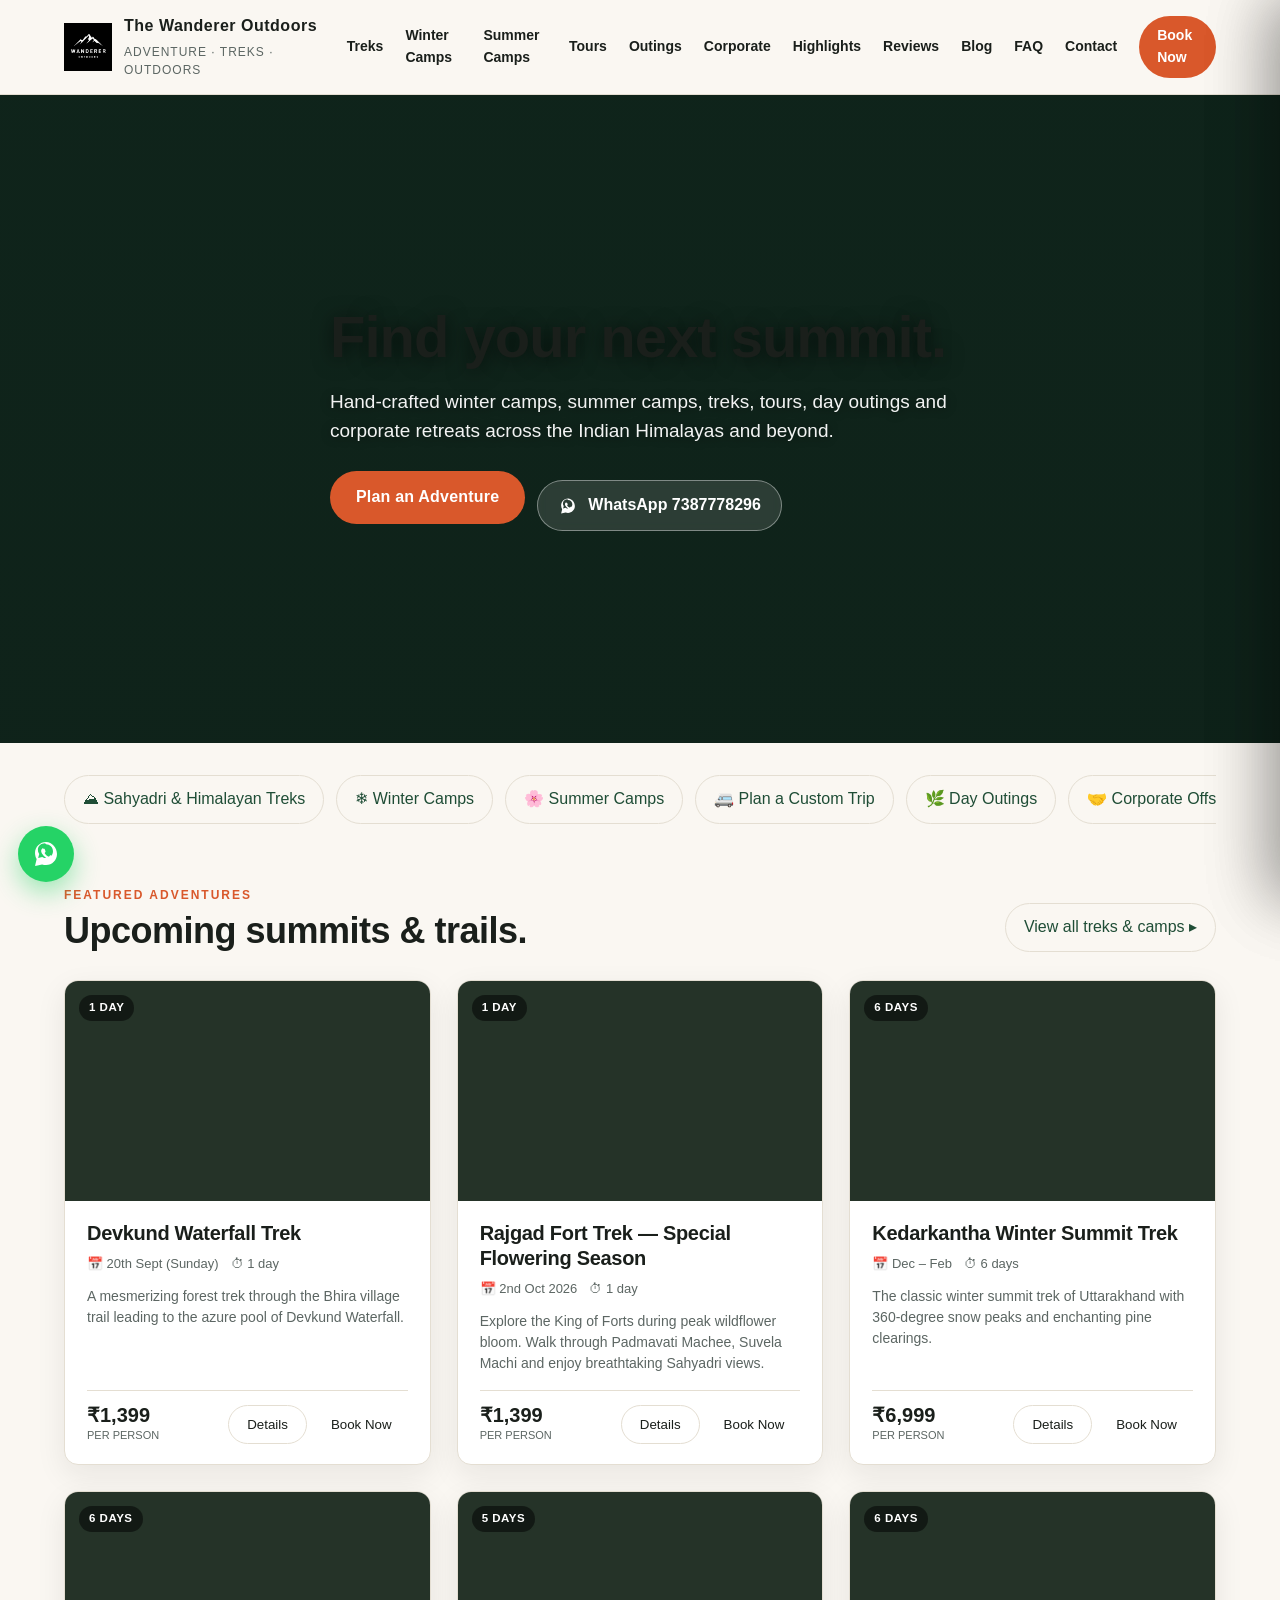
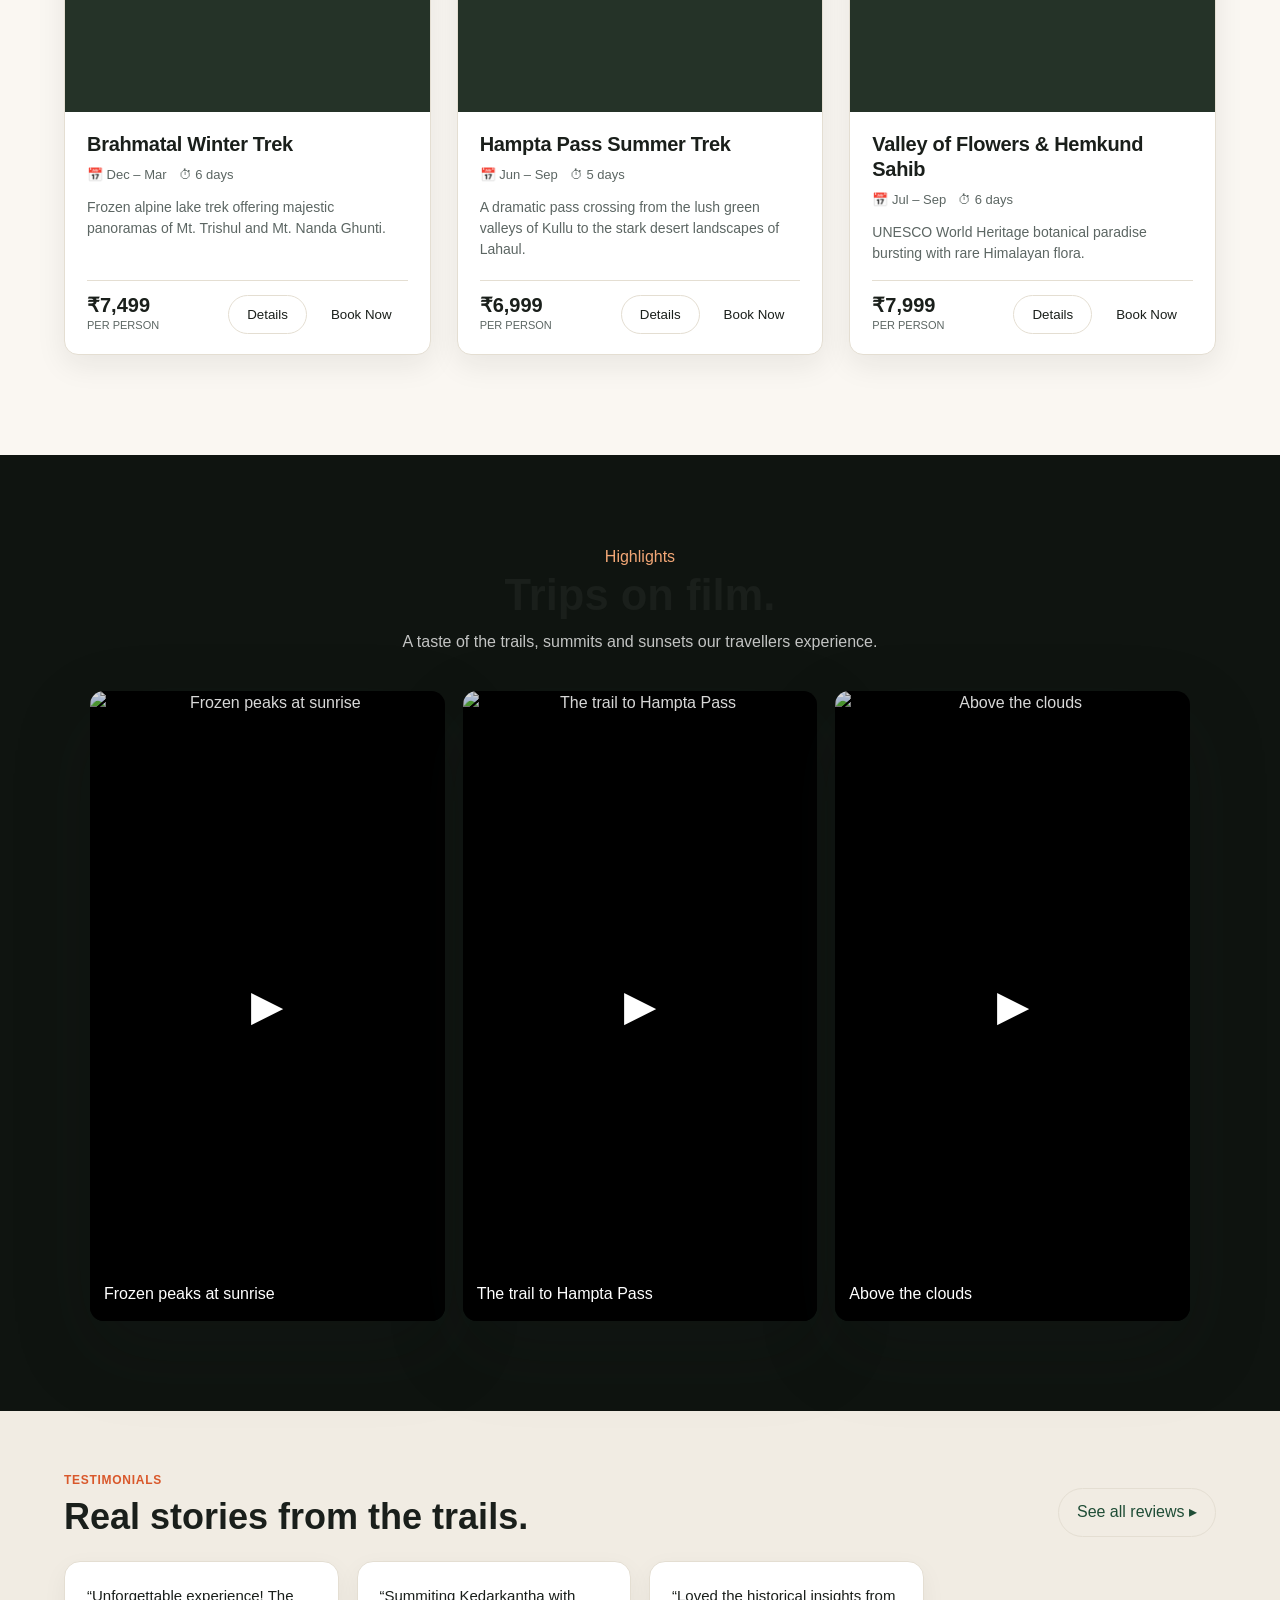
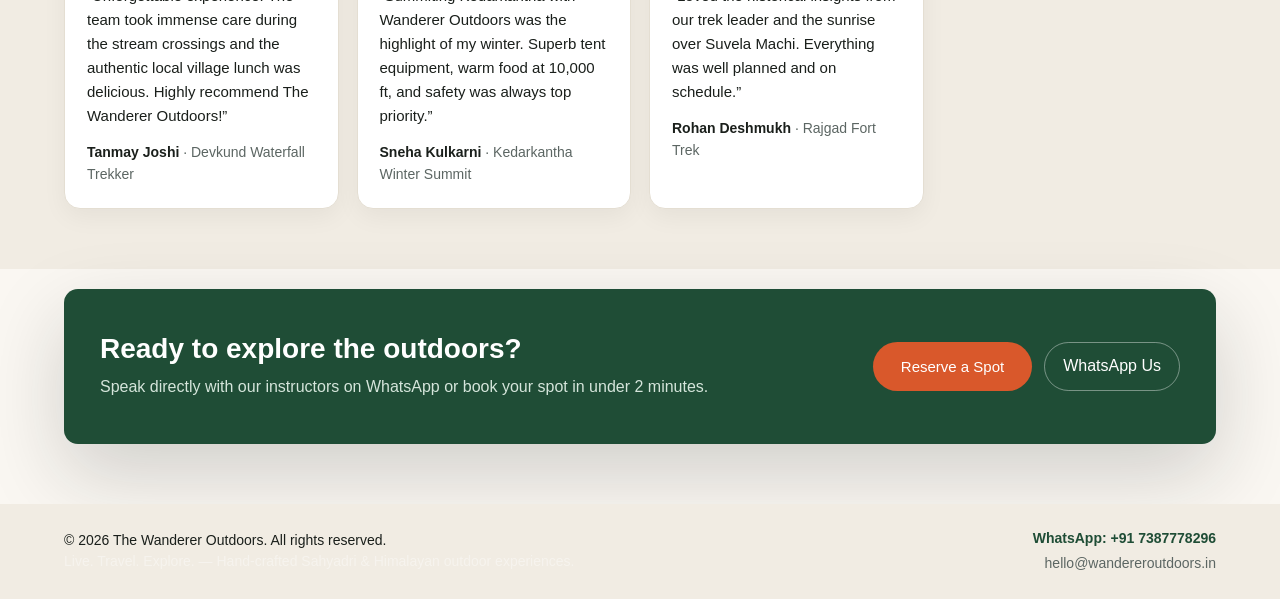
==== index.html @ c7282649 "Complete website repair: Control Room fix, tours custom-trip, dynamic CTA destinations, SEO persiste" ====
<!DOCTYPE html>
<html lang="en">
<head>
<meta charset="UTF-8" />
<meta name="viewport" content="width=device-width, initial-scale=1.0" />
<title data-edit="site.title">The Wanderer Outdoors</title>
<meta name="description" content="Adventure and outdoor activities — winter & summer camps, treks, tours, outings and corporate events across the Indian Himalayas and Sahyadris." />
<meta name="theme-color" content="#1F4D36" />
<meta name="author" content="The Wanderer Outdoors" />
<meta name="robots" content="index, follow" />

<!-- Open Graph / Facebook -->
<meta property="og:type" content="website" />
<meta property="og:site_name" content="The Wanderer Outdoors" />
<meta property="og:title" content="The Wanderer Outdoors — Live. Travel. Explore." />
<meta property="og:description" content="Hand-crafted Himalayan & Sahyadri treks, winter & summer camps, tours, day outings and corporate offsites." />
<meta property="og:url" content="https://www.wandereroutdoors.in/" />
<meta property="og:image" content="https://www.wandereroutdoors.in/assets/logo.png" />

<!-- Twitter -->
<meta name="twitter:card" content="summary_large_image" />
<meta name="twitter:title" content="The Wanderer Outdoors" />
<meta name="twitter:description" content="Hand-crafted Himalayan & Sahyadri treks, camps, tours and corporate offsites." />
<meta name="twitter:image" content="https://www.wandereroutdoors.in/assets/logo.png" />

<link rel="canonical" id="canonical" href="https://www.wandereroutdoors.in/" />
<link rel="icon" href="assets/logo.png" type="image/png" />
<link rel="stylesheet" href="styles.css" />

<!-- Keep canonical / og:url in sync with the current SPA route -->
<script>
  (function () {
    function upd() {
      var base = location.href.split('#')[0];
      var h = location.hash || '';
      var full = base + h;
      var c = document.getElementById('canonical'); if (c) c.setAttribute('href', full);
      var og = document.querySelector('meta[property="og:url"]'); if (og) og.setAttribute('content', full);
    }
    window.addEventListener('hashchange', upd);
    if (document.readyState !== 'loading') upd(); else document.addEventListener('DOMContentLoaded', upd);
  })();
</script>

<!-- Structured data (SEO) -->
<script type="application/ld+json">
{
  "@context": "https://schema.org",
  "@type": "TravelAgency",
  "name": "The Wanderer Outdoors",
  "url": "https://www.wandereroutdoors.in",
  "logo": "https://www.wandereroutdoors.in/assets/logo.png",
  "image": "https://www.wandereroutdoors.in/assets/logo.png",
  "description": "Hand-crafted Himalayan & Sahyadri treks, winter & summer camps, tours, day outings and corporate offsites.",
  "telephone": "+917387778296",
  "email": "hello@wandereroutdoors.in",
  "address": { "@type": "PostalAddress", "addressRegion": "Maharashtra", "addressCountry": "IN" },
  "sameAs": ["https://www.instagram.com/the_wanderer_outdoors/"]
}
</script>
</head>
<body>

<!-- ===== Top Bar / Header ===== -->
<header class="topbar">
  <div class="wrap nav">
    <a class="brand" href="/" data-nav="home">
      <img id="brandLogo" src="assets/logo.png" alt="Wanderer Outdoors logo" />
      <span class="brand-text">
        <strong data-edit="brand.name">The Wanderer Outdoors</strong>
        <small data-edit="brand.tagline">Adventure · Treks · Outdoors</small>
      </span>
    </a>
    <nav class="primary-nav" id="primaryNav">
      <!-- Populated dynamically from state.views by app.js -->
      <a href="/treks" data-nav="treks">Treks</a>
      <a href="/winter-camps" data-nav="winter">Winter</a>
      <a href="/summer-camps" data-nav="summer">Summer</a>
      <a href="/tours" data-nav="tours">Tours</a>
      <a href="/outings" data-nav="outings">Outings</a>
      <a href="/corporate" data-nav="corporate">Corporate</a>
      <a href="/gallery" data-nav="gallery">Highlights</a>
      <a href="/reviews" data-nav="reviews">Reviews</a>
      <a href="/blog" data-nav="blog">Blog</a>
      <a href="/faq" data-nav="faq">FAQ</a>
      <a href="/booking" data-nav="booking" class="nav-book">Book Now</a>
      <a href="/contact" data-nav="contact">Contact</a>
    </nav>
    <button id="navToggle" class="nav-toggle" aria-label="Menu">&#9776;</button>
  </div>
</header>

<!-- ===== Main SPA Container ===== -->
<main id="appMain">
  <!-- Dynamic full-page views are rendered here by app.js -->
</main>

<!-- ===== Hidden template / master booking form ===== -->
<div id="bookingFormMaster" style="display:none;">
  <section class="booking" id="booking">
    <div class="wrap">
      <div class="booking-head">
        <span class="kicker" data-edit="booking.kicker">Book Your Adventure</span>
        <h2 data-edit="booking.title">Reserve your spot.</h2>
        <p data-edit="booking.intro">Fill in the details and we'll confirm your booking on WhatsApp within 24 hours.</p>
      </div>

      <div class="booking-card" id="bookingCard">
        <form id="bookingForm" class="form-grid" novalidate>
          <div class="field" data-field="fullName">
            <label for="bkName">Full name<span class="req">*</span></label>
            <input id="bkName" name="fullName" type="text" placeholder="e.g. Aditya Sharma" autocomplete="name" />
            <div class="err"></div>
          </div>
          <div class="field" data-field="age">
            <label for="bkAge">Age<span class="req">*</span></label>
            <input id="bkAge" name="age" type="number" min="1" max="120" placeholder="e.g. 27" />
            <div class="err"></div>
          </div>
          <div class="field" data-field="email">
            <label for="bkEmail">Email<span class="req">*</span></label>
            <input id="bkEmail" name="email" type="email" placeholder="you@example.com" autocomplete="email" />
            <div class="err"></div>
          </div>
          <div class="field" data-field="phone">
            <label for="bkPhone">Phone<span class="req">*</span></label>
            <input id="bkPhone" name="phone" type="tel" placeholder="10-digit mobile number" autocomplete="tel" />
            <div class="err"></div>
          </div>
          <div class="field" data-field="date">
            <label for="bkDate">Preferred date<span class="req">*</span></label>
            <input id="bkDate" name="date" type="date" />
            <div class="err"></div>
          </div>
          <div class="field" data-field="people">
            <label for="bkPeople">Total people<span class="req">*</span></label>
            <input id="bkPeople" name="people" type="number" min="1" max="100" placeholder="e.g. 2" />
            <div class="err"></div>
          </div>
          <div class="field" data-field="type">
            <label for="bkType">Adventure type<span class="req">*</span></label>
            <select id="bkType" name="type"></select>
            <div class="err"></div>
          </div>
          <div class="field" data-field="pkg">
            <label for="bkPkg">Specific package<span class="req">*</span></label>
            <select id="bkPkg" name="pkg"></select>
            <div class="err"></div>
          </div>
          <div class="field full" data-field="notes">
            <label for="bkNotes">Anything we should know? <span class="muted">(optional)</span></label>
            <textarea id="bkNotes" name="notes" placeholder="Dietary needs, pickup point, fitness concerns…"></textarea>
            <div class="err"></div>
          </div>

          <!-- ===== Dynamic Configured Payment Block ===== -->
          <div class="pay-block" id="payBlock">
            <div class="pay-head">
              <h4 id="payBlockHeading">Payment Options</h4>
            </div>
            <div class="pay-body">
              <div class="pay-choice" id="payChoiceGroup">
                <!-- Dynamically populated based on selected adventure item settings -->
                <label id="payChoiceUpiLabel"><input type="radio" name="payMethod" value="UPI" checked /> Pay with UPI / QR Code</label>
                <label id="payChoiceCashLabel"><input type="radio" name="payMethod" value="Cash" /> Pay with Cash (on trip day)</label>
              </div>

              <!-- UPI Details (displayed when UPI is selected) -->
              <div id="upiDetailBox" class="upi-detail-box" style="margin-top:14px;padding:14px;background:var(--bg-soft);border-radius:10px;border:1px solid var(--line);">
                <div id="upiAmountNote" style="font-weight:700;color:var(--forest);margin-bottom:8px;"></div>
                <div style="display:flex;gap:16px;align-items:center;flex-wrap:wrap;">
                  <div id="upiQrWrap" style="text-align:center;">
                    <img id="upiQrImg" class="payment-qr-image" src="" alt="UPI QR Code" style="width:min(100%,220px);height:auto;aspect-ratio:1/1;max-width:100%;object-fit:contain;background:#fff;padding:8px;border-radius:10px;border:1px solid #ddd;display:none;margin-inline:auto;" />
                  </div>
                  <div style="flex:1;min-width:200px;">
                    <div><strong>UPI ID:</strong> <code id="upiIdDisplay" style="background:#fff;padding:2px 6px;border-radius:4px;color:var(--ember);">7387778296@upi</code></div>
                    <div id="upiLinkWrap" style="margin-top:8px;display:none;">
                      <a id="upiPayLinkBtn" href="#" class="btn-ghost mini" style="display:inline-block;text-decoration:none;font-weight:700;color:var(--forest);" target="_blank" rel="noopener">🔗 Open UPI App / Link</a>
                    </div>
                    <p id="upiCustomInstructions" style="font-size:12.5px;color:var(--muted);margin:8px 0 0;line-height:1.4;"></p>
                  </div>
                </div>
                <div style="margin-top:12px;">
                  <label for="bkTxnRef" style="display:block;font-size:12.5px;font-weight:600;margin-bottom:4px;">UPI Reference / UTR Number (optional if paying now):</label>
                  <input type="text" id="bkTxnRef" name="txn_ref" placeholder="e.g. 429381029384" style="width:100%;padding:8px 10px;border:1px solid var(--line);border-radius:8px;font-size:13px;" />
                </div>
                <p style="font-size:11.5px;color:var(--muted);margin:8px 0 0;">
                  ℹ Note: Booking will be marked as <strong>Verification Pending</strong> until verified by our coordinator.
                </p>
              </div>

              <!-- Cash Details (displayed when Cash is selected) -->
              <div id="cashDetailBox" class="cash-detail-box" style="display:none;margin-top:14px;padding:14px;background:var(--bg-soft);border-radius:10px;border:1px solid var(--line);">
                <p style="margin:0;font-size:13px;color:var(--forest-dark);font-weight:600;">
                  💵 Cash Payment Selected — Payable on trip day.
                </p>
                <p style="margin:6px 0 0;font-size:12.5px;color:var(--muted);">
                  Your booking acknowledgement will state <strong>PAYMENT PENDING — CASH PAYMENT DUE</strong> until recorded by our trek coordinator.
                </p>
              </div>
            </div>
          </div>

          <div class="booking-actions">
            <button type="submit" class="submit-btn" id="confirmBookingBtn">Confirm Booking</button>
            <span class="skip-note">Or message our coordinators directly on
              <a class="wa-inline" id="bookingWa" href="https://wa.me/917387778296" target="_blank" rel="noopener">WhatsApp 7387778296</a>
            </span>
          </div>
        </form>
      </div>
    </div>
  </section>
</div>

<!-- ===== Printable Branded Receipt Modal ===== -->
<div id="receiptModal" class="receipt-modal-scrim" aria-hidden="true">
  <div class="receipt-sheet" id="receiptSheet">
    <button class="receipt-close" id="receiptCloseBtn" aria-label="Close receipt">&times;</button>
    <div class="receipt-header">
      <div class="receipt-brand">
        <strong>The Wanderer Outdoors</strong>
        <small>Live · Travel · Explore · wandereroutdoors.in</small>
        <div style="font-size:12px;color:var(--muted);margin-top:4px;">+91 7387778296 · hello@wandereroutdoors.in</div>
      </div>
      <div class="receipt-meta">
        <span style="font-size:11px;text-transform:uppercase;letter-spacing:1px;font-weight:700;color:var(--muted);">Booking Receipt</span>
        <strong id="rcptRef">WO-2026-000000</strong>
        <div id="rcptDate" style="font-size:12px;margin-top:2px;"></div>
      </div>
    </div>

    <table class="receipt-table">
      <tbody>
        <tr><th>Traveller Name</th><td id="rcptName">—</td></tr>
        <tr><th>Phone &amp; Email</th><td id="rcptContact">—</td></tr>
        <tr><th>Adventure / Package</th><td id="rcptPackage" style="font-weight:700;color:var(--forest);">—</td></tr>
        <tr><th>Category</th><td id="rcptType">—</td></tr>
        <tr><th>Travel Date</th><td id="rcptTripDate">—</td></tr>
        <tr><th>Participants</th><td id="rcptPeople">—</td></tr>
        <tr><th>Payment Method</th><td id="rcptPay">—</td></tr>
        <tr id="rcptTxnRow" style="display:none;"><th>Transaction Ref</th><td id="rcptTxn">—</td></tr>
        <tr><th>Payment Status</th><td><span id="rcptStatus" class="receipt-status-tag status-verif">PAYMENT VERIFICATION PENDING — NOT YET CONFIRMED AS PAID</span></td></tr>
      </tbody>
    </table>

    <div class="receipt-note" id="rcptNoteBox">
      <strong>Important Booking Acknowledgement:</strong>
      <span id="rcptNoteText">This official receipt confirms your booking submission with The Wanderer Outdoors.</span>
    </div>

    <div class="receipt-actions">
      <button class="btn-ghost" id="receiptDownloadPdfBtn" style="text-decoration:none;display:inline-flex;align-items:center;gap:6px;">⬇ Download PDF</button>
      <button class="btn-ghost" id="receiptSharePdfBtn" style="text-decoration:none;display:inline-flex;align-items:center;gap:6px;">💬 Share PDF on WhatsApp</button>
      <a class="btn-ghost" id="receiptWaBtn" href="#" target="_blank" rel="noopener" style="text-decoration:none;display:inline-flex;align-items:center;gap:6px;">✉ WhatsApp (text)</a>
      <button class="btn-ghost" id="receiptPrintBtn">🖨 Print / Save PDF</button>
      <button class="btn-primary" id="receiptDoneBtn">Done</button>
    </div>
  </div>
</div>

<!-- ===== Footer ===== -->
<footer class="footer">
  <div class="wrap footer-inner">
    <div>
      <p><span data-edit="footer.copy">&copy; <span id="year"></span> The Wanderer Outdoors. All rights reserved.</span></p>
      <p class="muted">Live. Travel. Explore. — Hand-crafted Sahyadri &amp; Himalayan outdoor experiences.</p>
    </div>
    <div style="text-align:right;">
      <p style="margin:0 0 4px;"><a id="footerWhatsAppLink" href="https://wa.me/917387778296" target="_blank" rel="noopener" style="color:var(--forest);font-weight:700;">WhatsApp: +91 7387778296</a></p>
      <p style="margin:0;"><a id="footerEmailLink" href="mailto:hello@wandereroutdoors.in" style="color:var(--muted);">hello@wandereroutdoors.in</a></p>
    </div>
  </div>
</footer>

<!-- Control Room is deployed with this site at /admin/; no public footer edit link. -->

<!-- ===== Floating WhatsApp button ===== -->
<a class="wa-float" href="https://wa.me/917387778296" target="_blank" rel="noopener" aria-label="Chat on WhatsApp" title="WhatsApp 7387778296">
  <svg viewBox="0 0 32 32" aria-hidden="true"><path d="M16.04 4C9.96 4 5.02 8.94 5.02 15.02c0 2.2.6 4.26 1.64 6.02L5 28l7.1-1.62a11 11 0 0 0 3.94.72h.01C22.12 27.1 27 22.15 27 16.08 27 9.98 22.1 4 16.04 4zm0 2.2c3.83 0 6.94 3.12 6.94 6.95 0 3.83-3.11 6.94-6.94 6.94-1.2 0-2.36-.3-3.37-.87l-.48-.27-4.03 1.03 1.08-3.93-.31-.5a6.9 6.9 0 0 1-1.06-3.7c0-3.83 3.11-6.65 7.17-6.65zM12.9 10.3c-.2 0-.5.07-.76.36-.27.28-1.02 1-.99 2.43.03 1.44 1.05 2.83 1.2 3.03.14.19 2.02 3.3 5.02 4.5 2.48.99 2.99.79 3.53.74.54-.05 1.75-.72 2-1.41.25-.69.25-1.28.18-1.4-.07-.13-.26-.2-.54-.35-.28-.14-1.65-.81-1.9-.9-.26-.09-.44-.14-.63.14-.19.28-.72.9-.89 1.08-.16.19-.33.21-.61.07-.28-.14-1.18-.44-2.25-1.39-.83-.74-1.39-1.66-1.55-1.94-.16-.28-.02-.43.12-.57.13-.13.28-.33.42-.5.14-.16.19-.28.28-.47.1-.19.05-.35-.02-.5-.07-.14-.62-1.55-.87-2.1-.22-.55-.45-.46-.62-.47l-.56-.01z"/></svg>
</a>

<!-- ===== Admin Toolbar (Admin Mode Only) ===== -->
<div id="adminBar" class="admin-bar" style="display:none;">
  <div class="wrap admin-bar-inner">
    <span class="dot"></span>
    <strong>Admin mode</strong>
    <span class="muted">Click text to edit · Changes save to Supabase · Only authorized editors can access.</span>
    <span id="syncStatus" style="font-weight:600"></span>
    <span class="spacer"></span>
    <a id="controlRoomBtn" class="accent" href="admin/" style="text-decoration:none;padding:9px 14px;border-radius:999px;background:#1F4D36;color:#fff;font-weight:700;cursor:pointer;">Control Room ▸</a>
    <button id="themeBtn" class="accent">Theme &amp; text</button>
    <button id="syncBtn">Sync to site</button>
    <button id="bookingsBtn">Bookings</button>
    <button id="lockBtn">Site lock</button>
    <button id="inviteBtn">Invite editor</button>
    <button id="passcodeBtn">Change password</button>
    <button id="exportJsonBtn">Export JSON</button>
    <button id="importJsonBtn">Import JSON</button>
    <button id="exitAdminBtn">Exit admin</button>
  </div>
</div>

<!-- ===== Lightbox / Viewer ===== -->
<div id="lightbox" class="lightbox" aria-hidden="true">
  <button class="lb-close" aria-label="Close">&times;</button>
  <button class="lb-prev" aria-label="Previous">&#10094;</button>
  <button class="lb-next" aria-label="Next">&#10095;</button>
  <div class="lb-content"></div>
  <div class="lb-caption"></div>
</div>

<!-- ===== Hidden file input ===== -->
<input type="file" id="filePicker" accept="image/*,video/*" style="display:none" />

<!-- ===== Theme & typography settings panel ===== -->
<div id="themePanel" class="theme-panel" aria-hidden="true">
  <div class="tp-head">
    <div>
      <h3>Theme &amp; text</h3>
      <p class="muted">Colours and typography for the whole site — or per section.</p>
    </div>
    <button id="tpClose" class="tp-close" aria-label="Close settings">&times;</button>
  </div>
  <div class="tp-body" id="tpBody"><!-- built by app.js --></div>
  <div class="tp-foot">
    <button id="tpReset" class="btn-ghost">Reset to preset</button>
    <span class="spacer"></span>
    <button id="tpDone" class="btn-primary">Done</button>
  </div>
</div>
<div id="tpScrim" class="tp-scrim"></div>

<!-- ===== Bookings inbox ===== -->
<div id="bkPanel" class="theme-panel" aria-hidden="true">
  <div class="tp-head">
    <div>
      <h3>Booking enquiries</h3>
      <p class="muted">Everyone who confirmed a booking on the site.</p>
    </div>
    <button id="bkpClose" class="tp-close" aria-label="Close">&times;</button>
  </div>
  <div class="tp-body" id="bkpBody"></div>
  <div class="tp-foot">
    <button id="bkpCsv" class="btn-ghost">Download CSV</button>
    <span class="spacer"></span>
    <button id="bkpRefresh" class="btn-ghost">Refresh</button>
    <button id="bkpDone" class="btn-primary">Done</button>
  </div>
</div>
<div id="bkpScrim" class="tp-scrim"></div>

<!-- ===== Modals ===== -->
<div id="modal" class="modal" aria-hidden="true">
  <div class="modal-card">
    <h3 id="modalTitle">Title</h3>
    <div id="modalBody"></div>
    <div class="modal-actions">
      <button id="modalCancel" class="btn-ghost">Cancel</button>
      <button id="modalOk" class="btn-primary">Save</button>
    </div>
  </div>
</div>

<!-- Backend: Supabase CDN, Config, Backend, Defaults, App -->
<script src="https://cdn.jsdelivr.net/npm/@supabase/supabase-js@2"></script>
<script src="https://cdn.jsdelivr.net/npm/jspdf@2.5.1/dist/jspdf.umd.min.js"></script>
<script src="assets/js/config.js"></script>
<script src="assets/js/backend.js"></script>
<script src="assets/js/defaults.js"></script>
<script src="app.js"></script>
</body>
</html>
---- styles.css ----
/* ===========================
   The Wanderer Outdoors
   Base styles + responsive
   =========================== */

:root{
  --bg:#FAF7F2;
  --bg-soft:#F1ECE3;
  --text:#1A1F1B;
  --muted:#5C6663;
  --line:#E4DED2;
  --forest:#1F4D36;
  --forest-dark:#163826;
  --ember:#D9582B;
  --ember-soft:#F3A776;
  --ink:#0F1410;
  --shadow:0 10px 30px rgba(20,30,25,.08);
  --shadow-lg:0 30px 80px rgba(20,30,25,.18);
  --radius:14px;
  --radius-sm:8px;
  --wrap:1200px;

  /* ============================================================
     HERO BACKGROUND OPACITY  —  CHANGE THIS ONE VALUE
     ============================================================
     0    = hero photo fully transparent (only the dark base colour shows)
     0.5  = photo at half strength
     1    = photo at full strength

     Hero text stays readable at ANY value, because a separate
     dark "scrim" layer always sits between the photo and the text
     (see --hero-scrim below). You never need to touch the scrim.
     ============================================================ */
  --hero-bg-opacity: 0.75;

  /* Strength of the readability scrim that sits above the photo
     and below the text (0 = no scrim, 1 = fully dark).
     0.55 is a good default; raise it if you use a very bright photo. */
  --hero-scrim: 0.55;

  /* ============================================================
     Typography + theme
     These are overwritten at runtime by the Theme settings panel
     (see app.js: applyTheme). Editing them here only changes the
     fallback used before any theme has been saved.
     ============================================================ */
  --font-heading: -apple-system,BlinkMacSystemFont,"Segoe UI",Roboto,Helvetica,Arial,sans-serif;
  --font-body   : -apple-system,BlinkMacSystemFont,"Segoe UI",Roboto,Helvetica,Arial,sans-serif;
  --heading-size  : 2.5rem;   /* base size; h1/h2/h3 scale from this */
  --heading-weight: 700;
  --heading-color : var(--text);
  --body-size     : 1rem;
  --body-weight   : 400;
  --body-color    : var(--text);

  /* Per-section colours — each .svc can override these inline */
  --sec-bg   : transparent;
  --sec-text : var(--text);
}

*{box-sizing:border-box}
html,body{margin:0;padding:0}
html{scroll-behavior:smooth}
body{
  font-family:var(--font-body);
  font-size:var(--body-size);
  font-weight:var(--body-weight);
  background:var(--bg);
  color:var(--body-color);
  line-height:1.55;
  -webkit-font-smoothing:antialiased;
}

/* All headings follow the theme's typography settings */
h1,h2,h3,h4,h5,h6{
  font-family:var(--font-heading);
  font-weight:var(--heading-weight);
  color:var(--heading-color);
  line-height:1.15;
}
img{max-width:100%;display:block}
a{color:var(--forest);text-decoration:none}
a:hover{color:var(--ember)}
.wrap{max-width:var(--wrap);margin:0 auto;padding:0 24px}
.muted{color:var(--muted)}

/* ---------- Buttons ---------- */
.btn-primary,.btn-ghost{
  display:inline-flex;align-items:center;gap:6px;
  padding:11px 18px;border-radius:999px;
  font:600 14px/1 inherit;cursor:pointer;border:none;transition:.2s;
}
.btn-primary{background:var(--ember);color:#fff}
.btn-primary:hover{background:#b9461f;color:#fff}
.btn-ghost{background:transparent;color:var(--forest);border:1px solid var(--line)}
.btn-ghost:hover{background:#fff;border-color:var(--forest)}
.btn-ghost.light{color:#fff;border-color:rgba(255,255,255,.4)}
.btn-ghost.light:hover{background:rgba(255,255,255,.1)}
.cta{
  display:inline-block;margin-top:14px;
  padding:14px 26px;border-radius:999px;
  background:var(--ember);color:#fff;font-weight:700;letter-spacing:.2px;
  transition:.2s;
}
.cta:hover{background:#b9461f;color:#fff;transform:translateY(-1px)}

/* ---------- Top Bar ---------- */
.topbar{
  position:sticky;top:0;z-index:50;
  background:var(--topbar-bg, rgba(250,247,242,.92));
  backdrop-filter:saturate(180%) blur(10px);
  border-bottom:1px solid var(--line);
}
.nav{display:flex;align-items:center;gap:24px;padding:14px 24px}
.brand{display:flex;align-items:center;gap:12px;color:var(--text)}
.brand img{height:48px;width:auto}
.brand-text strong{display:block;font:700 18px/1.1 inherit;letter-spacing:.5px}
.brand-text small{display:block;color:var(--muted);font-size:12px;letter-spacing:1px;text-transform:uppercase;margin-top:4px}
.primary-nav{display:flex;align-items:center;gap:22px;margin-left:auto;font-weight:600;font-size:14px}
.primary-nav a{color:var(--text)}
.primary-nav a:hover{color:var(--ember)}
.primary-nav a.nav-book{background:var(--ember);color:#fff;padding:9px 18px;border-radius:999px}
.primary-nav a.nav-book:hover{background:#b9461f;color:#fff}
.nav-toggle{display:none;background:none;border:none;font-size:24px;margin-left:auto}

/* ---------- Hero ---------- */
/* Layer order (bottom → top):
     1. base colour   (.hero background — always opaque, so opacity 0 is still safe)
     2. photo         (.hero::before   → opacity: var(--hero-bg-opacity))
     3. scrim         (.hero-overlay   → keeps text readable at ANY photo opacity)
     4. text          (.hero-inner)                                              */
.hero{
  --hero-bg-image:url("https://images.unsplash.com/photo-1486870591958-9b9d0d1dda99?w=1800&q=70");
  position:relative;min-height:72vh;display:flex;align-items:center;
  background:#143527;
  color:#fff;
  overflow:hidden;
}
/* Photo layer — its transparency is controlled by --hero-bg-opacity */
.hero::before{
  content:"";position:absolute;inset:0;
  background:var(--hero-bg-image) center/cover no-repeat;
  opacity:var(--hero-bg-opacity);
}
/* Readability scrim — independent of the photo, so text never loses contrast */
.hero-overlay{
  position:absolute;inset:0;
  background:linear-gradient(180deg,rgba(10,18,14,.9),rgba(10,18,14,.95));
  opacity:var(--hero-scrim);
}
.hero-inner{position:relative;z-index:2;max-width:760px;padding:80px 24px;text-align:left}
.hero h1{font-size:clamp(32px, calc(var(--heading-size) * 1.45), 68px);line-height:1.05;margin:0 0 16px;letter-spacing:-1px;text-shadow:0 2px 20px rgba(0,0,0,.6)}
.hero p{font-size:clamp(16px,1.7vw,19px);opacity:.95;max-width:620px;text-shadow:0 1px 12px rgba(0,0,0,.55)}
.hero-actions{display:flex;align-items:center;gap:12px;flex-wrap:wrap;margin-top:14px;position:relative;z-index:3}
.hero-actions .cta{margin-top:0}

/* ---------- Sections ---------- */
/* Section colours come from --sec-bg / --sec-text, which the theme panel can
   set per section. The .alt rule is only a fallback when no colour is chosen. */
.svc{
  position:relative;padding:80px 0;border-bottom:1px solid var(--line);
  background:var(--sec-bg);
  color:var(--sec-text);
}
.svc.alt{--sec-bg:var(--bg-soft)}
/* Scrim behind a photo section background so text stays readable */
.sec-scrim{position:absolute;inset:0;background:rgba(0,0,0,.45);pointer-events:none}
.svc > .svc-grid{position:relative;z-index:1}
.svc > .bg-replace,.svc > .section-remove{position:relative;z-index:2}
.svc .kicker,.svc h2,.svc p{color:inherit}
/* --sec-heading is set by the theme panel when a section gets its own colours,
   otherwise headings simply follow the site-wide heading colour. */
.svc h2{color:var(--sec-heading, var(--heading-color))}
.svc .svc-grid{
  display:grid;grid-template-columns:1.05fr 1fr;gap:48px;align-items:start;
}
.svc .kicker{display:inline-block;font:700 12px/1 inherit;letter-spacing:2px;text-transform:uppercase;color:var(--ember);margin-bottom:10px}
.svc h2{font-size:clamp(26px, var(--heading-size), 52px);margin:0 0 12px;letter-spacing:-.5px}
.svc p{font-size:17px;margin:0 0 22px;color:var(--sec-muted, var(--muted));max-width:60ch}

.items{list-style:none;padding:0;margin:0;display:grid;gap:12px}
.item{
  display:grid;grid-template-columns:1fr auto auto;align-items:center;
  gap:8px 18px;padding:16px 18px;background:var(--card-bg,#fff);border:1px solid var(--line);
  border-radius:var(--radius);box-shadow:var(--shadow);
}
.item .meta{display:flex;flex-direction:column;gap:2px;min-width:0}
.item .name{font-weight:700;font-size:17px}
.item .meta-info{color:var(--muted);font-size:13px}
.item .price{
  font-weight:800;color:var(--forest);font-size:18px;white-space:nowrap;
}
.item .price small{font-weight:500;color:var(--muted);font-size:12px;margin-left:2px}
.item .actions{display:flex;gap:4px}

.gallery{
  display:grid;grid-template-columns:repeat(3,1fr);gap:10px;
}
.gallery .ph{
  position:relative;aspect-ratio:1/1;border-radius:var(--radius-sm);overflow:hidden;
  cursor:pointer;background:#ddd;background-size:cover;background-position:center;
  transition:transform .25s,box-shadow .25s;
}
.gallery .ph:hover{transform:translateY(-2px);box-shadow:var(--shadow)}
.gallery .ph.empty{
  background:linear-gradient(135deg,#e8e2d4,#d6cebd);
  color:var(--muted);display:flex;align-items:center;justify-content:center;font-size:13px;
}
.gallery-tools{margin-top:14px;display:flex;align-items:center;gap:12px}
.gallery-tools .hint{color:var(--muted);font-size:13px}

/* ---------- Highlights ---------- */
.highlights{padding:90px 0;background:var(--ink);color:#fff;text-align:center}
.highlights .kicker.light{color:var(--ember-soft)}
.highlights h2{font-size:clamp(28px,3.4vw,44px);margin:0 0 10px}
.highlights p{max-width:60ch;margin:0 auto 36px;color:rgba(255,255,255,.75)}
.video-grid{display:grid;grid-template-columns:repeat(auto-fit,minmax(280px,1fr));gap:18px;max-width:1100px;margin:0 auto}
.vc{
  position:relative;background:#000;border-radius:var(--radius);overflow:hidden;cursor:pointer;
  aspect-ratio:9/16;
  box-shadow:var(--shadow-lg);
}
.vc iframe{position:absolute;inset:0;width:100%;height:100%;border:0;display:block}
.vc video,.vc .vc-img{position:absolute;inset:0;width:100%;height:100%;object-fit:cover}
.vc .vc-play{
  position:absolute;inset:0;display:flex;align-items:center;justify-content:center;
  background:linear-gradient(180deg,rgba(0,0,0,.15),rgba(0,0,0,.55));
  color:#fff;font-size:42px;text-shadow:0 2px 10px rgba(0,0,0,.5);
}
.vc .vc-caption{
  position:absolute;left:0;right:0;bottom:0;padding:14px;color:#fff;
  background:linear-gradient(0deg,rgba(0,0,0,.85),rgba(0,0,0,0));
  text-align:left;font:600 14px/1.3 inherit;
}

/* ---------- Contact ---------- */
.contact{padding:80px 0;background:var(--card-bg,#fff);border-top:1px solid var(--line)}
.contact-grid{display:grid;grid-template-columns:1fr 1fr;gap:48px;align-items:center}
.contact .kicker{color:var(--ember);font:700 12px/1 inherit;letter-spacing:2px;text-transform:uppercase}
.contact h2{font-size:clamp(28px,3.4vw,40px);margin:6px 0 12px}
.contact-info p{font-size:16px;margin:8px 0}

/* ---------- Footer ---------- */
.footer{background:var(--ink);color:rgba(255,255,255,.7);padding:24px 0}
.footer-inner{display:flex;justify-content:space-between;align-items:center;gap:16px;flex-wrap:wrap}
.footer p{margin:0;font-size:14px}
.footer .muted{color:rgba(255,255,255,.4)}

/* ---------- Lightbox ---------- */
.lightbox{
  position:fixed;inset:0;z-index:100;background:rgba(5,10,8,.92);
  display:none;align-items:center;justify-content:center;
}
.lightbox.open{display:flex}
.lb-content{max-width:min(95vw,1100px);max-height:88vh;position:relative}
.lb-content img,.lb-content video,.lb-content iframe{
  display:block;max-width:100%;max-height:88vh;border-radius:6px;background:#000;
}
.lb-content iframe{width:min(95vw,500px);height:min(88vh,888px);max-height:88vh}
.lb-caption{
  position:absolute;left:0;right:0;bottom:-44px;color:#fff;
  text-align:center;font-size:15px;opacity:.85;
}
.lb-close,.lb-prev,.lb-next{
  position:absolute;border:none;background:rgba(0,0,0,.5);
  color:#fff;font-size:30px;width:48px;height:48px;border-radius:50%;
  display:flex;align-items:center;justify-content:center;cursor:pointer;transition:.2s;
}
.lb-close:hover,.lb-prev:hover,.lb-next:hover{background:rgba(0,0,0,.85)}
.lb-close{top:24px;right:24px}
.lb-prev{left:24px;top:50%;transform:translateY(-50%)}
.lb-next{right:24px;top:50%;transform:translateY(-50%)}

/* ---------- Modal ---------- */
.modal{position:fixed;inset:0;z-index:110;background:rgba(0,0,0,.55);display:none;align-items:center;justify-content:center;padding:20px}
.modal.open{display:flex}
.modal-card{
  background:var(--card-bg,#fff);color:var(--text);width:min(560px,100%);
  border-radius:var(--radius);padding:24px;box-shadow:var(--shadow-lg);
}
.modal-card h3{margin:0 0 14px;font-size:20px}
.modal-card label{display:block;font-size:13px;color:var(--muted);margin:12px 0 6px}
.modal-card input,.modal-card textarea,.modal-card select{
  width:100%;padding:10px 12px;border:1px solid var(--line);border-radius:8px;
  font:inherit;background:#fff;color:var(--text);
}
.modal-card textarea{min-height:80px;resize:vertical}
.modal-actions{display:flex;justify-content:flex-end;gap:10px;margin-top:18px}

/* ---------- Admin bar ---------- */
.admin-bar{
  position:fixed;left:0;right:0;bottom:0;z-index:90;
  background:#1f2937;color:#fff;display:none;
  box-shadow:0 -10px 30px rgba(0,0,0,.25);
}
.admin-bar.open{display:block}
.admin-bar-inner{display:flex;align-items:center;gap:14px;padding:12px 24px;flex-wrap:wrap;font-size:14px}
.admin-bar .dot{width:10px;height:10px;background:#22c55e;border-radius:50%;box-shadow:0 0 10px #22c55e}
.admin-bar button{
  background:rgba(255,255,255,.08);color:#fff;border:none;border-radius:8px;
  padding:8px 14px;font:inherit;cursor:pointer;
}
.admin-bar button:hover{background:rgba(255,255,255,.18)}
.admin-bar .spacer{flex:1}
.admin-bar .danger{background:#dc2626}
.admin-bar .danger:hover{background:#b91c1c}
.admin-bar .accent{background:var(--ember)}
.admin-bar .accent:hover{filter:brightness(1.12)}

.admin-toggle{
  position:fixed;right:18px;bottom:18px;z-index:80;
  width:48px;height:48px;border-radius:50%;border:none;cursor:pointer;
  background:var(--forest);color:#fff;font-size:22px;box-shadow:var(--shadow);
  transition:.2s;
}
.admin-toggle:hover{transform:scale(1.06)}
.admin-toggle.active{background:var(--ember)}

.admin-floating-btn{
  display:none;position:fixed;left:18px;bottom:78px;z-index:80;
  background:#fff;color:var(--forest);border:1px solid var(--line);
  padding:10px 16px;border-radius:999px;font-weight:700;cursor:pointer;
  box-shadow:var(--shadow);
}
.admin-mode .admin-floating-btn{display:inline-flex}

/* ============================================================
   Theme & typography settings panel (right-hand drawer)
   ============================================================ */
.theme-panel{
  position:fixed;top:0;right:0;bottom:0;z-index:130;
  width:min(430px,100%);display:flex;flex-direction:column;
  background:var(--card-bg,#fff);color:var(--text);
  border-left:1px solid var(--line);
  box-shadow:-20px 0 60px rgba(0,0,0,.22);
  transform:translateX(102%);transition:transform .28s cubic-bezier(.4,0,.2,1);
}
.theme-panel.open{transform:translateX(0)}
.tp-scrim{
  position:fixed;inset:0;z-index:125;background:rgba(0,0,0,.45);
  opacity:0;pointer-events:none;transition:opacity .25s;
}
.tp-scrim.open{opacity:1;pointer-events:auto}

.tp-head{
  display:flex;align-items:flex-start;gap:12px;
  padding:20px 20px 16px;border-bottom:1px solid var(--line);
}
.tp-head h3{margin:0 0 4px;font-size:19px}
.tp-head p{margin:0;font-size:13px;line-height:1.4}
.tp-close{
  margin-left:auto;flex:none;width:34px;height:34px;border-radius:50%;
  border:1px solid var(--line);background:transparent;color:var(--text);
  font-size:22px;line-height:1;cursor:pointer;
}
.tp-close:hover{background:rgba(127,127,127,.14)}

.tp-body{flex:1;overflow-y:auto;padding:18px 20px 24px}
.tp-foot{
  display:flex;align-items:center;gap:10px;
  padding:14px 20px;border-top:1px solid var(--line);background:transparent;
}
.tp-foot .spacer{flex:1}

.tp-group{margin-bottom:26px}
.tp-group > h4{
  margin:0 0 12px;font-size:12px;letter-spacing:1.6px;text-transform:uppercase;
  color:var(--muted);font-weight:700;
}
.tp-hint{margin:-4px 0 12px;font-size:12.5px;color:var(--muted);line-height:1.45}

/* Preset swatches */
.tp-presets{display:grid;grid-template-columns:repeat(auto-fill,minmax(120px,1fr));gap:10px}
.tp-preset{
  display:flex;align-items:center;gap:9px;padding:9px 11px;cursor:pointer;
  border:1.5px solid var(--line);border-radius:11px;background:transparent;
  color:var(--text);font:inherit;font-size:13px;font-weight:600;text-align:left;
}
.tp-preset:hover{border-color:var(--ember)}
.tp-preset.active{border-color:var(--ember);box-shadow:0 0 0 3px rgba(217,88,43,.18)}
.tp-preset .chip{
  width:34px;height:34px;flex:none;border-radius:8px;border:1px solid rgba(0,0,0,.14);
  display:grid;grid-template-columns:1fr 1fr;grid-template-rows:1fr 1fr;overflow:hidden;
}
.tp-preset .chip i{display:block}

/* Colour rows */
.tp-row{
  display:flex;align-items:center;gap:12px;padding:8px 0;
  border-bottom:1px dashed var(--line);
}
.tp-row:last-child{border-bottom:none}
.tp-row label{flex:1;font-size:13.5px;color:var(--text);min-width:0}
.tp-row .sub{display:block;font-size:11.5px;color:var(--muted);font-weight:400;margin-top:2px}
.tp-row input[type="color"]{
  width:44px;height:32px;flex:none;padding:0;border:1px solid var(--line);
  border-radius:7px;background:transparent;cursor:pointer;
}
.tp-row input[type="range"]{width:120px;flex:none;accent-color:var(--ember)}
.tp-row .num{
  width:64px;flex:none;padding:6px 8px;border:1px solid var(--line);border-radius:7px;
  font:inherit;font-size:13px;background:transparent;color:var(--text);
}
.tp-row select{
  flex:none;min-width:150px;max-width:190px;padding:7px 9px;font:inherit;font-size:13px;
  border:1px solid var(--line);border-radius:7px;background:transparent;color:var(--text);
}
.tp-row .stack{flex:none;display:flex;gap:6px;align-items:center}
.tp-mini{
  padding:5px 9px;font-size:12px;border:1px solid var(--line);border-radius:999px;
  background:transparent;color:var(--muted);cursor:pointer;white-space:nowrap;
}
.tp-mini:hover{color:var(--text);border-color:var(--ember)}

/* Booking inbox rows */
.bk-item{border:1px solid var(--line);border-radius:11px;padding:12px 13px;margin-bottom:10px;background:rgba(127,127,127,.04)}
.bk-top{display:flex;align-items:baseline;gap:10px}
.bk-top strong{font-size:15px;flex:1;min-width:0;overflow:hidden;text-overflow:ellipsis;white-space:nowrap}
.bk-ref{
  flex:none;font-size:11.5px;font-weight:700;letter-spacing:.5px;color:var(--ember);
  background:rgba(217,88,43,.10);border-radius:999px;padding:3px 9px;
}
.bk-when{font-size:12px;color:var(--muted);margin:2px 0 9px}
.bk-rows{display:grid;grid-template-columns:1fr;gap:2px}
.bk-rows div{display:flex;justify-content:space-between;gap:14px;font-size:13px;padding:3px 0;border-bottom:1px dashed var(--line)}
.bk-rows div:last-child{border-bottom:none}
.bk-rows span:first-child{color:var(--muted);flex:none}
.bk-rows span:last-child{text-align:right;word-break:break-word}
.bk-item .tp-mini{display:inline-flex;margin-top:10px;text-decoration:none}

/* Per-section colour override list */
.tp-sec{
  border:1px solid var(--line);border-radius:11px;padding:11px 12px;margin-bottom:9px;
  background:rgba(127,127,127,.04);
}
.tp-sec-top{display:flex;align-items:center;gap:10px;margin-bottom:8px}
.tp-sec-top strong{font-size:13.5px;flex:1;min-width:0;overflow:hidden;text-overflow:ellipsis;white-space:nowrap}
.tp-sec-top .tp-mini{padding:4px 8px;font-size:11.5px}
.tp-sec-grid{display:grid;grid-template-columns:1fr 1fr;gap:8px}
.tp-sec-grid .cell{display:flex;align-items:center;gap:8px;font-size:12.5px;color:var(--muted)}
.tp-sec-grid input[type="color"]{width:38px;height:28px}

@media (max-width:520px){
  .theme-panel{width:100%}
  .tp-row{flex-wrap:wrap}
  .tp-row select{max-width:none;width:100%}
  .tp-sec-grid{grid-template-columns:1fr}
}

/* ============================================================
   Dark-theme fixes
   A few surfaces ship with a fixed light colour of their own
   (form fields, the payment box, the modal). When the chosen
   theme is dark they flip too, so nothing becomes unreadable.
   ============================================================ */
body.is-dark .field input,
body.is-dark .field select,
body.is-dark .field textarea{
  background:rgba(255,255,255,.06);color:var(--text);border-color:var(--line);
}
body.is-dark .field input::placeholder,
body.is-dark .field textarea::placeholder{color:rgba(231,237,233,.45)}
body.is-dark .field.invalid input,
body.is-dark .field.invalid select,
body.is-dark .field.invalid textarea{background:rgba(192,57,43,.20);border-color:#c0392b}
body.is-dark .field .err{color:#fca5a5}
body.is-dark .pay-block{background:rgba(255,255,255,.045)}
body.is-dark .modal-card input,
body.is-dark .modal-card select,
body.is-dark .modal-card textarea{
  background:rgba(255,255,255,.06);color:var(--text);border-color:var(--line);
}
body.is-dark .admin-floating-btn{background:#181E1A;color:#E7EDE9;border-color:var(--line)}
body.is-dark ::-webkit-calendar-picker-indicator{filter:invert(1) opacity(.7)}

/* ---------- Admin-only nodes ---------- */
.admin-only{display:none !important}
.admin-mode .admin-only{display:inline-flex !important}
.admin-mode .bg-replace,.admin-mode .section-remove{display:block !important}
.admin-mode [data-edit]{
  outline:1px dashed rgba(217,88,43,.55);
  outline-offset:4px;cursor:text;
  transition:background .15s;
}
.admin-mode [data-edit]:hover{background:rgba(217,88,43,.07)}
.admin-mode [data-edit]:focus{background:rgba(217,88,43,.12);outline-color:var(--ember)}
.admin-mode .item{
  outline:1px dashed rgba(31,77,54,.45);
}
.admin-mode .item .actions{display:flex !important}

.section-remove{
  display:none;position:absolute;top:8px;right:8px;z-index:5;
  background:rgba(220,38,38,.92);color:#fff;border:none;border-radius:6px;
  padding:6px 10px;font:600 12px/1 inherit;cursor:pointer;
}
.bg-replace{
  display:none;position:absolute;left:8px;top:8px;z-index:5;
  background:rgba(31,77,54,.92);color:#fff;border:none;border-radius:6px;
  padding:6px 10px;font:600 12px/1 inherit;cursor:pointer;
}

/* ---------- Responsive ---------- */
@media (max-width: 920px){
  .svc .svc-grid{grid-template-columns:1fr;gap:28px}
  .svc{padding:56px 0}
  .contact-grid{grid-template-columns:1fr;gap:28px}
  .gallery{grid-template-columns:repeat(2,1fr)}
  .item{grid-template-columns:1fr auto}
  .item .actions{grid-column:1/-1;justify-content:flex-end}
}
@media (max-width: 720px){
  .primary-nav{
    display:none;flex-direction:column;align-items:stretch;
    position:absolute;top:100%;left:0;right:0;background:var(--bg);
    border-bottom:1px solid var(--line);padding:14px 24px;
    box-shadow:var(--shadow);
  }
  .primary-nav.open{display:flex}
  .primary-nav a{padding:10px 0;border-bottom:1px solid var(--line)}
  .nav-toggle{display:block;margin-left:auto}
  .hero-inner{padding:80px 20px}
  .brand-text strong{font-size:15px}
  .brand-text small{font-size:10px}
  .brand img{height:38px}
  .form-grid{grid-template-columns:1fr}
  .booking-card{padding:22px}
  .wa-float{width:50px;height:50px;font-size:26px}
}

/* ============================================================
   Book Now button (one per trek / tour / outing card)
   ============================================================ */
.item-actions{grid-column:1/-1;display:flex;align-items:center;gap:8px;flex-wrap:wrap}
.book-now{
  display:inline-flex;align-items:center;gap:6px;
  padding:8px 16px;border-radius:999px;border:none;cursor:pointer;
  background:var(--forest);color:#fff;font:700 13px/1 inherit;transition:.2s;
}
.book-now:hover{background:var(--ember);color:#fff;transform:translateY(-1px)}

/* ============================================================
   Movable text holders (drag in admin mode)
   ============================================================ */
.admin-mode [data-edit]{cursor:grab}
.admin-mode [data-edit]:focus{cursor:text}
.admin-mode [data-edit].dragging{
  cursor:grabbing;z-index:60;user-select:none;
  box-shadow:0 16px 40px rgba(20,30,25,.28);
  background:rgba(217,88,43,.14);
  outline:2px solid var(--ember) !important;
}
.admin-mode [data-edit].moved::after{
  content:"";position:absolute;top:-6px;right:-6px;
  width:8px;height:8px;border-radius:50%;background:var(--ember);
}
.admin-mode [data-edit]{position:relative}

/* ============================================================
   Booking form
   ============================================================ */
.booking{padding:90px 0;background:var(--bg-soft);border-top:1px solid var(--line)}
.booking .kicker{display:inline-block;font:700 12px/1 inherit;letter-spacing:2px;text-transform:uppercase;color:var(--ember);margin-bottom:10px}
.booking-head{max-width:660px;margin-bottom:30px}
.booking-head h2{font-size:clamp(28px,3.4vw,44px);margin:0 0 12px;letter-spacing:-.5px}
.booking-head p{color:var(--muted);font-size:17px;margin:0}
.booking-card{background:var(--card-bg,#fff);border:1px solid var(--line);border-radius:var(--radius);padding:32px;box-shadow:var(--shadow)}
.form-grid{display:grid;grid-template-columns:1fr 1fr;gap:16px 18px}
.field{display:flex;flex-direction:column;gap:6px;min-width:0}
.field.full{grid-column:1/-1}
.field label{font:600 13px/1.3 inherit;color:var(--muted)}
.field label .req{color:var(--ember);margin-left:2px}
.field input,.field select,.field textarea{
  padding:12px 14px;border:1px solid var(--line);border-radius:10px;
  font:inherit;color:var(--text);background:#fff;width:100%;transition:.15s;
}
.field textarea{min-height:80px;resize:vertical}
.field input:focus,.field select:focus,.field textarea:focus{
  outline:none;border-color:var(--forest);box-shadow:0 0 0 3px rgba(31,77,54,.12);
}
.field .err{color:#c0392b;font-size:12px;min-height:15px;line-height:1.25}
.field.invalid input,.field.invalid select,.field.invalid textarea{border-color:#c0392b;background:#fdf3f2}

/* Optional payment block */
.pay-block{grid-column:1/-1;border:1px dashed var(--line);border-radius:12px;padding:18px;background:#FCFAF6}
.pay-head{display:flex;align-items:center;justify-content:space-between;gap:14px;flex-wrap:wrap}
.pay-head h4{margin:0;font-size:16px}
.pay-toggle{display:inline-flex;align-items:center;gap:8px;font-weight:600;cursor:pointer;font-size:14px}
.pay-body{margin-top:16px;display:none;padding-top:16px;border-top:1px solid var(--line)}
.pay-block.open .pay-body{display:block}
.pay-choice{display:flex;gap:20px;flex-wrap:wrap;margin-bottom:4px}
.pay-choice label,.pay-methods label{display:inline-flex;align-items:center;gap:7px;font-weight:500;font-size:14px;cursor:pointer}
.pay-methods{display:flex;gap:18px;flex-wrap:wrap;margin-top:10px}
.pay-note{color:var(--muted);font-size:13px;margin:8px 0 0}

.booking-actions{grid-column:1/-1;display:flex;gap:14px;align-items:center;flex-wrap:wrap;margin-top:8px}
.submit-btn{padding:15px 32px;border-radius:999px;border:none;background:var(--ember);color:#fff;font:700 16px/1 inherit;cursor:pointer;transition:.2s}
.submit-btn:hover{background:#b9461f;transform:translateY(-1px)}
.skip-note{color:var(--muted);font-size:13px}

/* Success state */
.success-card{text-align:center;padding:36px 20px}
.success-card .tick{
  width:68px;height:68px;border-radius:50%;background:#22c55e;color:#fff;
  display:flex;align-items:center;justify-content:center;font-size:34px;margin:0 auto 18px;
}
.success-card h3{font-size:26px;margin:0 0 10px;letter-spacing:-.3px}
.success-card > p{color:var(--muted);margin:0 0 22px}
.success-summary{
  text-align:left;max-width:520px;margin:0 auto 24px;
  background:var(--bg-soft);border:1px solid var(--line);border-radius:12px;padding:18px 20px;
}
.success-summary div{display:flex;justify-content:space-between;gap:16px;padding:7px 0;font-size:15px;border-bottom:1px solid rgba(0,0,0,.06)}
.success-summary div:last-child{border-bottom:none}
.success-summary span:first-child{color:var(--muted)}
.success-summary span:last-child{font-weight:600;text-align:right}
.success-actions{display:flex;gap:12px;justify-content:center;flex-wrap:wrap}

/* "Saving your enquiry…" / "Saved ✓" line under the success actions */
.saved-note{margin:16px 0 0;font-size:13px;color:var(--muted);font-weight:600}
.msg-preview{max-width:520px;margin:10px auto 0;text-align:left}
.msg-preview summary{
  cursor:pointer;font-size:13px;color:var(--muted);font-weight:600;padding:6px 0;
}
.msg-preview pre{
  white-space:pre-wrap;word-break:break-word;margin:8px 0 0;
  background:var(--bg-soft);border:1px solid var(--line);border-radius:10px;
  padding:14px 16px;font-size:13px;line-height:1.5;color:var(--text);
  font-family:ui-monospace,SFMono-Regular,Menlo,Consolas,monospace;max-height:280px;overflow:auto;
}

/* ============================================================
   WhatsApp
   ============================================================ */
.wa-btn{
  display:inline-flex;align-items:center;gap:10px;
  background:#25D366;color:#fff;font-weight:700;
  padding:15px 24px;border-radius:999px;text-decoration:none;transition:.2s;
  box-shadow:0 8px 22px rgba(37,211,102,.32);
}
.wa-btn:hover{background:#1ebe5b;color:#fff;transform:translateY(-2px)}
.wa-btn svg{width:22px;height:22px;fill:#fff;flex:none}
.wa-big{font-size:17px;padding:17px 28px}
.wa-inline{color:#128C3E;font-weight:700}
.wa-inline:hover{color:#0f7a35}
.wa-hero{
  display:inline-flex;align-items:center;gap:10px;margin-top:16px;
  background:rgba(255,255,255,.12);border:1px solid rgba(255,255,255,.4);color:#fff;
  padding:12px 20px;border-radius:999px;font-weight:700;text-decoration:none;transition:.2s;
  backdrop-filter:blur(4px);
}
.wa-hero:hover{background:rgba(37,211,102,.9);color:#fff;border-color:transparent}
.wa-hero svg{width:20px;height:20px;fill:#fff}
.wa-float{
  position:fixed;left:18px;bottom:18px;z-index:85;
  width:56px;height:56px;border-radius:50%;
  background:#25D366;color:#fff;display:flex;align-items:center;justify-content:center;
  box-shadow:0 10px 26px rgba(37,211,102,.45);transition:.2s;text-decoration:none;
}
.wa-float:hover{transform:scale(1.08);color:#fff}
.wa-float svg{width:32px;height:32px;fill:#fff}
@media (max-width:920px){ .admin-floating-btn{bottom:86px} }

/* ---- Reviews / testimonials (injected by the Control Room; hidden by default) ---- */
.reviews{ padding:72px 0; background:var(--bg-soft,#F1ECE3); }
.reviews .kicker{ display:block; color:var(--ember,#D9582B); font-weight:700; letter-spacing:.06em; text-transform:uppercase; font-size:12px; margin-bottom:6px; }
.reviews h2{ font-size:clamp(26px,4vw,38px); margin:0 0 28px; color:var(--text,#1A1F1B); }
.review-grid{ display:grid; grid-template-columns:repeat(auto-fill,minmax(260px,1fr)); gap:18px; }
.review-card{ background:#fff; border:1px solid var(--line,rgba(0,0,0,.1)); border-radius:16px; padding:22px; box-shadow:0 8px 24px rgba(0,0,0,.05); }
.review-photo{ width:54px; height:54px; border-radius:50%; object-fit:cover; margin-bottom:12px; }
.review-text{ font-size:15px; line-height:1.6; color:var(--text,#1A1F1B); margin:0 0 14px; }
.review-by{ font-size:14px; }
.review-by .muted{ color:var(--muted,#5C6663); }

/* ============================================================
   The Wanderer Outdoors — Modular SPA & Trip Detail Styles
   ============================================================ */

/* Views switching */
.spa-view { display: none; }
.spa-view.active { display: block; animation: viewFadeIn .22s ease; }
@keyframes viewFadeIn {
  from { opacity: 0; transform: translateY(4px); }
  to { opacity: 1; transform: translateY(0); }
}

/* Nav active state */
.primary-nav a.active-link {
  color: var(--ember);
  position: relative;
}
.primary-nav a.active-link::after {
  content: "";
  position: absolute;
  bottom: -4px; left: 0; right: 0;
  height: 2px;
  background: var(--ember);
  border-radius: 2px;
}

/* Breadcrumbs */
.breadcrumbs {
  padding: 16px 0 10px;
  font-size: 13px;
  color: var(--muted);
  display: flex;
  align-items: center;
  gap: 8px;
  flex-wrap: wrap;
}
.breadcrumbs a { color: var(--forest); font-weight: 600; }
.breadcrumbs a:hover { color: var(--ember); text-decoration: underline; }
.breadcrumbs span.sep { color: var(--line); font-size: 11px; }

/* Category view headers */
.category-header {
  padding: 48px 0 28px;
  background: var(--bg-soft);
  border-bottom: 1px solid var(--line);
  margin-bottom: 36px;
}
.category-header .kicker {
  display: inline-block;
  font: 700 12px/1 inherit;
  letter-spacing: 2px;
  text-transform: uppercase;
  color: var(--ember);
  margin-bottom: 8px;
}
.category-header h1 {
  font-size: clamp(28px, 4vw, 42px);
  margin: 0 0 10px;
  letter-spacing: -.5px;
}
.category-header p {
  color: var(--muted);
  font-size: 16px;
  max-width: 760px;
  margin: 0;
}

/* Filter and search bar */
.filter-bar {
  display: flex;
  gap: 14px;
  align-items: center;
  flex-wrap: wrap;
  margin: 20px 0 32px;
}
.filter-search {
  flex: 1;
  min-width: 240px;
  padding: 11px 16px;
  border-radius: 999px;
  border: 1px solid var(--line);
  background: #fff;
  font: inherit;
  font-size: 14px;
  color: var(--text);
}
.filter-search:focus {
  outline: none;
  border-color: var(--forest);
  box-shadow: 0 0 0 3px rgba(31,77,54,.12);
}

/* Trips Grid */
.trips-grid {
  display: grid;
  grid-template-columns: repeat(auto-fill, minmax(320px, 1fr));
  gap: 26px;
  margin-bottom: 60px;
}
.trip-card {
  background: #fff;
  border: 1px solid var(--line);
  border-radius: var(--radius);
  overflow: hidden;
  box-shadow: var(--shadow);
  display: flex;
  flex-direction: column;
  transition: transform .2s, box-shadow .2s;
}
.trip-card:hover {
  transform: translateY(-4px);
  box-shadow: var(--shadow-lg);
}
.trip-card-media {
  position: relative;
  height: 220px;
  background: #253328 center/cover no-repeat;
  overflow: hidden;
}
.trip-card-media .trip-badge {
  position: absolute;
  top: 14px; left: 14px;
  background: rgba(15,20,16,.82);
  color: #fff;
  backdrop-filter: blur(4px);
  font-size: 11.5px;
  font-weight: 700;
  padding: 4px 10px;
  border-radius: 999px;
  letter-spacing: .5px;
  text-transform: uppercase;
}
.trip-card-body {
  padding: 20px 22px;
  display: flex;
  flex-direction: column;
  flex: 1;
}
.trip-card-body h3 {
  font-size: 20px;
  margin: 0 0 8px;
  letter-spacing: -.3px;
  line-height: 1.25;
}
.trip-card-meta {
  display: flex;
  gap: 12px;
  font-size: 13px;
  color: var(--muted);
  margin-bottom: 12px;
}
.trip-card-desc {
  font-size: 14px;
  color: var(--muted);
  line-height: 1.5;
  margin: 0 0 16px;
  flex: 1;
  display: -webkit-box;
  -webkit-line-clamp: 3;
  -webkit-box-orient: vertical;
  overflow: hidden;
}
.trip-card-footer {
  margin-top: auto;
  padding-top: 14px;
  border-top: 1px solid var(--line);
  display: flex;
  align-items: center;
  justify-content: space-between;
  gap: 12px;
  flex-wrap: wrap;
}
.trip-card-price {
  display: flex;
  flex-direction: column;
}
.trip-card-price strong {
  font-size: 20px;
  color: var(--text);
  line-height: 1;
}
.trip-card-price small {
  font-size: 11px;
  color: var(--muted);
  text-transform: uppercase;
  margin-top: 2px;
}
.trip-card-actions {
  display: flex;
  gap: 8px;
}

/* Trip Detail View */
.trip-detail-wrap {
  padding-bottom: 80px;
}
.trip-hero {
  position: relative;
  min-height: 380px;
  border-radius: var(--radius);
  overflow: hidden;
  margin: 14px 0 28px;
  background: #1a2a20 center/cover no-repeat;
  display: flex;
  align-items: flex-end;
  color: #fff;
  padding: 36px 32px;
  box-shadow: var(--shadow-lg);
}
.trip-hero-overlay {
  position: absolute;
  inset: 0;
  background: linear-gradient(180deg, rgba(10,18,14,.2) 0%, rgba(10,18,14,.88) 100%);
}
.trip-hero-content {
  position: relative;
  z-index: 2;
  max-width: 820px;
}
.trip-hero-content .kicker {
  display: inline-block;
  background: var(--ember);
  color: #fff;
  padding: 4px 12px;
  border-radius: 999px;
  font-size: 12px;
  font-weight: 700;
  letter-spacing: 1px;
  text-transform: uppercase;
  margin-bottom: 12px;
}
.trip-hero-content h1 {
  color: #fff;
  font-size: clamp(30px, 4.5vw, 48px);
  margin: 0 0 14px;
  letter-spacing: -.5px;
}
.trip-pills-bar {
  display: flex;
  gap: 14px;
  flex-wrap: wrap;
  font-size: 14px;
  font-weight: 600;
  color: #e4eee7;
}
.trip-pills-bar span {
  display: inline-flex;
  align-items: center;
  gap: 6px;
  background: rgba(255,255,255,.15);
  backdrop-filter: blur(4px);
  padding: 6px 14px;
  border-radius: 999px;
}

.trip-main-grid {
  display: grid;
  grid-template-columns: 2fr 1.15fr;
  gap: 36px;
  align-items: start;
}
@media (max-width: 960px) {
  .trip-main-grid { grid-template-columns: 1fr; }
}

.trip-block {
  background: #fff;
  border: 1px solid var(--line);
  border-radius: var(--radius);
  padding: 28px 30px;
  margin-bottom: 24px;
  box-shadow: var(--shadow);
}
.trip-block h3 {
  font-size: 22px;
  margin: 0 0 16px;
  color: var(--forest-dark);
  letter-spacing: -.3px;
  display: flex;
  align-items: center;
  gap: 10px;
}
.trip-block p {
  color: var(--text);
  line-height: 1.65;
  font-size: 15.5px;
  margin: 0 0 12px;
}
.trip-block p:last-child { margin-bottom: 0; }

/* Highlights checklist */
.highlights-list {
  list-style: none;
  padding: 0;
  margin: 0;
  display: grid;
  grid-template-columns: 1fr 1fr;
  gap: 10px 16px;
}
@media (max-width: 600px) { .highlights-list { grid-template-columns: 1fr; } }
.highlights-list li {
  display: flex;
  align-items: flex-start;
  gap: 10px;
  font-size: 14.5px;
  color: var(--text);
}
.highlights-list li::before {
  content: "✦";
  color: var(--ember);
  font-weight: 700;
  flex: none;
}

/* Day-by-day Itinerary */
.itinerary-list {
  display: flex;
  flex-direction: column;
  gap: 16px;
  margin-top: 14px;
}
.itinerary-item {
  border-left: 3px solid var(--forest);
  padding-left: 18px;
  position: relative;
}
.itinerary-item .day-tag {
  font-size: 12px;
  font-weight: 700;
  text-transform: uppercase;
  letter-spacing: 1px;
  color: var(--ember);
  margin-bottom: 4px;
  display: block;
}
.itinerary-item h4 {
  font-size: 17px;
  margin: 0 0 6px;
  color: var(--text);
}
.itinerary-item p {
  font-size: 14px;
  color: var(--muted);
  line-height: 1.55;
  margin: 0;
}

/* Inclusions & Exclusions */
.incl-excl-grid {
  display: grid;
  grid-template-columns: 1fr 1fr;
  gap: 20px;
}
@media (max-width: 640px) { .incl-excl-grid { grid-template-columns: 1fr; } }
.incl-box, .excl-box {
  background: var(--bg-soft);
  border-radius: var(--radius-sm);
  padding: 18px 20px;
}
.incl-box h4 { color: #166534; margin: 0 0 10px; font-size: 16px; display: flex; align-items: center; gap: 8px; }
.excl-box h4 { color: #991b1b; margin: 0 0 10px; font-size: 16px; display: flex; align-items: center; gap: 8px; }
.incl-box ul, .excl-box ul { list-style: none; padding: 0; margin: 0; }
.incl-box li, .excl-box li { font-size: 14px; margin-bottom: 8px; line-height: 1.4; display: flex; gap: 8px; align-items: baseline; }
.incl-box li::before { content: "✓"; color: #166534; font-weight: 800; flex: none; }
.excl-box li::before { content: "✕"; color: #991b1b; font-weight: 800; flex: none; }

/* Things to Carry pills */
.carry-grid {
  display: flex;
  flex-wrap: wrap;
  gap: 9px;
  margin-top: 10px;
}
.carry-pill {
  background: var(--bg-soft);
  border: 1px solid var(--line);
  padding: 6px 14px;
  border-radius: 999px;
  font-size: 13.5px;
  color: var(--text);
  display: inline-flex;
  align-items: center;
  gap: 6px;
}
.carry-pill::before { content: "🎒"; font-size: 12px; }

/* FAQs Accordion */
.faq-wrap { margin-top: 12px; }
.faq-card {
  border: 1px solid var(--line);
  border-radius: 10px;
  margin-bottom: 10px;
  background: #fff;
  overflow: hidden;
}
.faq-card summary {
  padding: 14px 18px;
  font-weight: 600;
  font-size: 15px;
  cursor: pointer;
  list-style: none;
  display: flex;
  justify-content: space-between;
  align-items: center;
}
.faq-card summary::-webkit-details-marker { display: none; }
.faq-card summary::after {
  content: "+";
  font-size: 18px;
  color: var(--forest);
  font-weight: 700;
  transition: transform .2s;
}
.faq-card[open] summary::after {
  content: "–";
}
.faq-card .faq-answer {
  padding: 0 18px 16px;
  color: var(--muted);
  font-size: 14.5px;
  line-height: 1.6;
}

/* Trip Detail Sticky Booking Sidebar */
.trip-sidebar {
  position: sticky;
  top: 90px;
}
.trip-book-card {
  background: #fff;
  border: 1px solid var(--line);
  border-radius: var(--radius);
  padding: 26px;
  box-shadow: var(--shadow-lg);
}
.trip-book-card .price-row {
  display: flex;
  align-items: baseline;
  justify-content: space-between;
  padding-bottom: 16px;
  border-bottom: 1px solid var(--line);
  margin-bottom: 18px;
}
.trip-book-card .price-row .cost {
  font-size: 32px;
  font-weight: 800;
  color: var(--forest-dark);
}
.trip-book-card .price-row .cost small {
  font-size: 14px;
  font-weight: 500;
  color: var(--muted);
}
.trip-book-cta {
  width: 100%;
  padding: 14px;
  border-radius: 999px;
  font-size: 16px;
  font-weight: 700;
  text-align: center;
  justify-content: center;
}
.trip-sidebar-wa {
  margin-top: 14px;
  text-align: center;
  font-size: 13px;
  color: var(--muted);
}

/* Blog Styles */
.blog-grid {
  display: grid;
  grid-template-columns: repeat(auto-fill, minmax(340px, 1fr));
  gap: 28px;
  margin-bottom: 60px;
}
.blog-card {
  background: #fff;
  border: 1px solid var(--line);
  border-radius: var(--radius);
  overflow: hidden;
  box-shadow: var(--shadow);
  display: flex;
  flex-direction: column;
  transition: transform .2s;
}
.blog-card:hover { transform: translateY(-3px); }
.blog-card-media {
  height: 200px;
  background: #1f2d24 center/cover no-repeat;
}
.blog-card-body {
  padding: 22px;
  display: flex;
  flex-direction: column;
  flex: 1;
}
.blog-tag {
  font-size: 11px;
  font-weight: 700;
  letter-spacing: 1px;
  text-transform: uppercase;
  color: var(--ember);
  margin-bottom: 8px;
}
.blog-card-body h3 {
  font-size: 20px;
  margin: 0 0 10px;
  line-height: 1.3;
}
.blog-card-body p {
  color: var(--muted);
  font-size: 14px;
  line-height: 1.5;
  margin: 0 0 16px;
  flex: 1;
}
.blog-meta {
  font-size: 12px;
  color: var(--muted);
  border-top: 1px solid var(--line);
  padding-top: 12px;
  display: flex;
  justify-content: space-between;
}
.blog-article {
  max-width: 780px;
  margin: 0 auto 60px;
  background: #fff;
  border: 1px solid var(--line);
  border-radius: var(--radius);
  padding: 40px;
  box-shadow: var(--shadow);
}
@media (max-width: 600px) { .blog-article { padding: 24px 18px; } }
.blog-article-hero {
  height: 360px;
  border-radius: var(--radius-sm);
  background: #1f2d24 center/cover no-repeat;
  margin-bottom: 28px;
}
.blog-article-body {
  font-size: 16.5px;
  line-height: 1.75;
  color: #242c26;
}
.blog-article-body h2, .blog-article-body h3 {
  margin-top: 32px;
  margin-bottom: 12px;
  color: var(--forest-dark);
}
.blog-article-body ul, .blog-article-body ol {
  padding-left: 24px;
  margin-bottom: 20px;
}
.blog-article-body li { margin-bottom: 8px; }

/* Google Reviews Card & Badge */
.google-reviews-banner {
  background: #fff;
  border: 1px solid var(--line);
  border-radius: var(--radius);
  padding: 24px 28px;
  display: flex;
  align-items: center;
  justify-content: space-between;
  gap: 20px;
  flex-wrap: wrap;
  margin-bottom: 32px;
  box-shadow: var(--shadow);
}
.google-reviews-badge {
  display: flex;
  align-items: center;
  gap: 16px;
}
.google-stars {
  color: #f59e0b;
  font-size: 20px;
  letter-spacing: 2px;
}
.google-score {
  font-size: 24px;
  font-weight: 800;
  color: var(--text);
}
.google-caption {
  font-size: 13px;
  color: var(--muted);
}

/* Receipt Modal & Sheet */
.receipt-modal-scrim {
  position: fixed;
  inset: 0;
  background: rgba(0,0,0,.65);
  backdrop-filter: blur(4px);
  z-index: 100;
  display: none;
  align-items: center;
  justify-content: center;
  padding: 20px;
}
.receipt-modal-scrim.open { display: flex; }
.receipt-sheet {
  background: #fff;
  border-radius: 16px;
  max-width: 640px;
  width: 100%;
  max-height: 90vh;
  overflow-y: auto;
  box-shadow: 0 25px 60px rgba(0,0,0,.35);
  position: relative;
  padding: 36px 32px;
  color: #1a1f1b;
}
.receipt-close {
  position: absolute;
  top: 16px; right: 18px;
  background: none;
  border: none;
  font-size: 24px;
  cursor: pointer;
  color: var(--muted);
}
.receipt-header {
  border-bottom: 2px solid var(--forest);
  padding-bottom: 20px;
  margin-bottom: 24px;
  display: flex;
  justify-content: space-between;
  align-items: flex-start;
  gap: 16px;
}
.receipt-brand strong {
  display: block;
  font-size: 20px;
  color: var(--forest);
}
.receipt-brand small {
  color: var(--muted);
  font-size: 12px;
}
.receipt-meta {
  text-align: right;
  font-size: 13px;
  color: var(--muted);
}
.receipt-meta strong {
  display: block;
  font-size: 16px;
  color: var(--ember);
}
.receipt-table {
  width: 100%;
  border-collapse: collapse;
  margin-bottom: 24px;
}
.receipt-table th, .receipt-table td {
  padding: 10px 12px;
  border-bottom: 1px solid var(--line);
  font-size: 14px;
  text-align: left;
}
.receipt-table th {
  background: var(--bg-soft);
  color: var(--forest-dark);
  font-weight: 700;
}
.receipt-status-tag {
  display: inline-block;
  padding: 4px 12px;
  border-radius: 999px;
  font-size: 12px;
  font-weight: 700;
  letter-spacing: .5px;
  text-transform: uppercase;
}
.status-verif { background: #fef3c7; color: #92400e; }
.status-paid { background: #dcfce7; color: #166534; }
.status-pending { background: #f1f5f9; color: #475569; }

.receipt-note {
  background: var(--bg-soft);
  border-left: 3px solid var(--ember);
  padding: 12px 14px;
  font-size: 12.5px;
  color: var(--muted);
  margin-bottom: 24px;
}
.receipt-actions {
  display: flex;
  gap: 12px;
  justify-content: flex-end;
}

/* Print Styles */
@media print {
  body * { visibility: hidden; }
  .receipt-sheet, .receipt-sheet * { visibility: visible; }
  .receipt-sheet {
    position: absolute;
    left: 0; top: 0;
    width: 100%;
    max-width: 100%;
    box-shadow: none;
    border: none;
    padding: 0;
  }
  .receipt-actions, .receipt-close { display: none !important; }
}


/* ---------- Final responsive polish: public site, blog, booking and receipts ---------- */
html { -webkit-text-size-adjust: 100%; }
img, video, iframe { max-width: 100%; }
button, input, select, textarea { max-width: 100%; }
.blog-grid { grid-template-columns: repeat(auto-fit, minmax(min(100%, 260px), 1fr)); }
.blog-card { min-width: 0; }
.blog-article-body { overflow-wrap: anywhere; }
.blog-article-body img { height: auto; max-width: 100%; }
.receipt-sheet { width: 100%; max-width: 100%; }
.receipt-table { width: 100%; table-layout: fixed; }
.receipt-table th, .receipt-table td { overflow-wrap: anywhere; }
.receipt-actions { display: flex; flex-wrap: wrap; gap: 8px; }
.receipt-actions > * { min-width: 0; }
.success-summary > div { min-width: 0; overflow-wrap: anywhere; }
.success-actions { display: flex; flex-wrap: wrap; gap: 10px; }
.success-actions > * { max-width: 100%; }
@media (max-width: 720px) {
  .wrap { width: min(100% - 28px, 100%); }
  .category-header h1 { font-size: clamp(26px, 7vw, 38px); }
  .blog-grid { grid-template-columns: 1fr; }
  .blog-article { padding: 24px 16px; }
  .receipt-modal-scrim { padding: 10px; align-items: flex-start; overflow-y: auto; }
  .receipt-sheet { padding: 18px 14px; }
  .receipt-header { align-items: flex-start; flex-direction: column; gap: 14px; }
  .receipt-table th { width: 38%; }
  .receipt-table th, .receipt-table td { padding: 8px 6px; font-size: 12px; }
  .receipt-actions button, .success-actions button, .success-actions a { flex: 1 1 100%; justify-content: center; }
  .form-grid { grid-template-columns: minmax(0, 1fr) !important; }
  .booking-card, .success-card { width: 100%; min-width: 0; }
  .item { min-width: 0; }
  .item img { max-width: 100%; }
}
@media (max-width: 420px) {
  .hero-inner { padding: 64px 14px; }
  .booking-card { padding: 16px; }
  .receipt-meta strong { overflow-wrap: anywhere; }
  .receipt-close { right: 8px; top: 8px; }
  .wa-float { right: 14px; bottom: 14px; }
}


/* Responsive payment QR and per-card customization */
.payment-qr-image { width: min(100%, 220px) !important; height: auto !important; aspect-ratio: 1 / 1; object-fit: contain; max-width: 100%; }
.trip-card h3 { color: var(--trip-heading-color, var(--text)); overflow-wrap: anywhere; }
.trip-card .btn-ghost, .trip-card .book-now { background-color: var(--trip-button-bg, initial); color: var(--trip-button-text, inherit); }
.custom-trip-cta { width: 100%; padding: clamp(20px, 5vw, 56px) 0 60px; }
.custom-trip-card { box-sizing: border-box; width: 100%; max-width: 960px; margin: 0 auto; border-radius: 20px; padding: clamp(24px, 6vw, 56px); text-align: center; overflow-wrap: anywhere; }
.custom-trip-card h2 { color: inherit; font-size: clamp(28px, 5vw, 44px); line-height: 1.12; margin: 8px 0 16px; }
.custom-trip-card p { color: inherit; max-width: 680px; margin: 0 auto 24px; line-height: 1.75; }
.custom-trip-card .btn-primary { display: inline-flex; justify-content: center; align-items: center; text-decoration: none; max-width: 100%; white-space: normal; overflow-wrap: anywhere; }
.footer { background: var(--footer-bg, var(--bg-soft)); color: var(--footer-text, var(--text)); }
@media (max-width: 600px) {
  .payment-qr-image { width: min(72vw, 220px) !important; max-width: 100% !important; }
  .trip-detail-grid, .trip-detail-wrap, .trip-sidebar, .trip-detail-left, .trip-detail-right { min-width: 0; max-width: 100%; }
  .trip-detail-wrap * { overflow-wrap: anywhere; }
  .custom-trip-card { border-radius: 14px; padding: 24px 18px; }
  .footer-inner { flex-direction: column; align-items: flex-start; gap: 16px; }
  .footer-inner > div:last-child { text-align: left !important; }
  .filter-bar { flex-wrap: wrap; }
  .filter-search { width: 100%; min-width: 0; }
}


/* Mobile hardening: payment/QR layouts must never widen the viewport. */
html, body, #app, .view, .view-category, .trip-detail-wrap { max-width:100%; }
body { overflow-x:hidden; }
.modal { padding:clamp(8px, 3vw, 20px); overflow-y:auto; align-items:center; }
.modal-card { min-width:0; max-width:100%; max-height:calc(100dvh - 24px); overflow-y:auto; overflow-x:hidden; }
#upiDetailBox, .upi-detail-box, .upi-layout, #upiQrWrap { min-width:0 !important; max-width:100% !important; }
#upiDetailBox { overflow:hidden; }
#upiQrWrap { width:min(100%, 240px); margin-inline:auto; flex:0 1 240px; }
.payment-qr-image { display:block; width:clamp(140px, 58vw, 220px) !important; max-width:100% !important; height:auto !important; aspect-ratio:1 / 1; object-fit:contain; margin:0 auto; }
#upiIdDisplay, #upiCustomInstructions, #upiLinkWrap, #upiPayLinkBtn, code { overflow-wrap:anywhere; word-break:break-word; }
#upiPayLinkBtn { max-width:100%; white-space:normal; }
.section-custom-cta { margin-top:12px; }
.view-category { overflow-wrap:anywhere; }
.view-category .category-header, .view-category .category-header * { min-width:0; overflow-wrap:anywhere; }
.view-category .category-header h1 { color:var(--heading-color, inherit); }
.trip-card .trip-card-body { min-width:0; }
.trip-card .trip-card-actions { display:flex; flex-wrap:wrap; gap:8px; }
.trip-card .trip-card-actions > * { min-width:0; max-width:100%; }
@media (max-width:600px) {
  .modal { align-items:flex-start; }
  .modal-card { width:100%; padding:16px; margin:auto 0; }
  .upi-layout { display:flex !important; flex-direction:column !important; align-items:stretch !important; gap:12px !important; }
  #upiQrWrap { width:100%; flex:0 0 auto; }
  .payment-qr-image { width:min(64vw, 200px) !important; }
  #upiDetailBox { padding:12px !important; }
  #upiDetailBox > div { max-width:100%; }
  .trip-card-footer { align-items:flex-start; flex-direction:column; gap:12px; }
  .trip-card-actions { width:100%; }
  .trip-card-actions > * { flex:1 1 auto; justify-content:center; }
  .section-block, .grid2, .card { min-width:0; }
  .admin-bar-inner { max-height:42dvh; overflow:auto; padding-bottom:calc(12px + env(safe-area-inset-bottom)); }
}
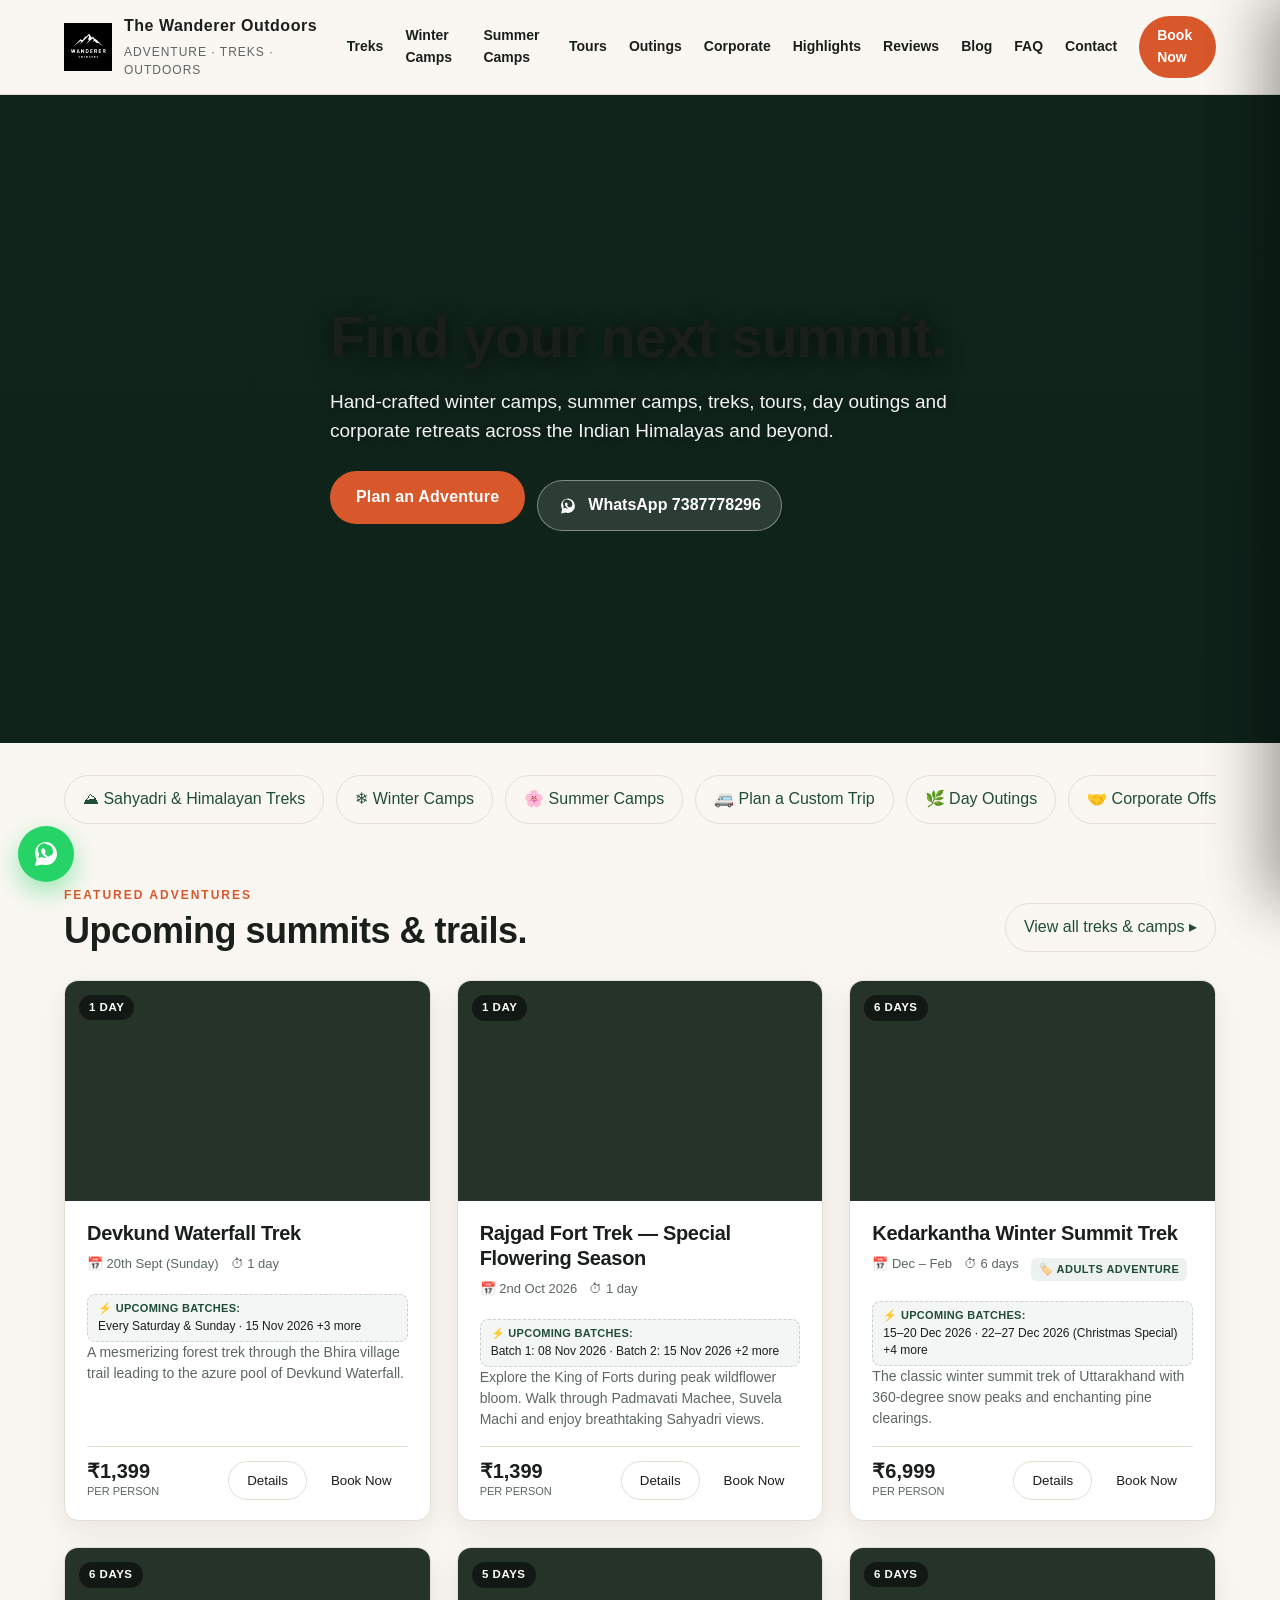
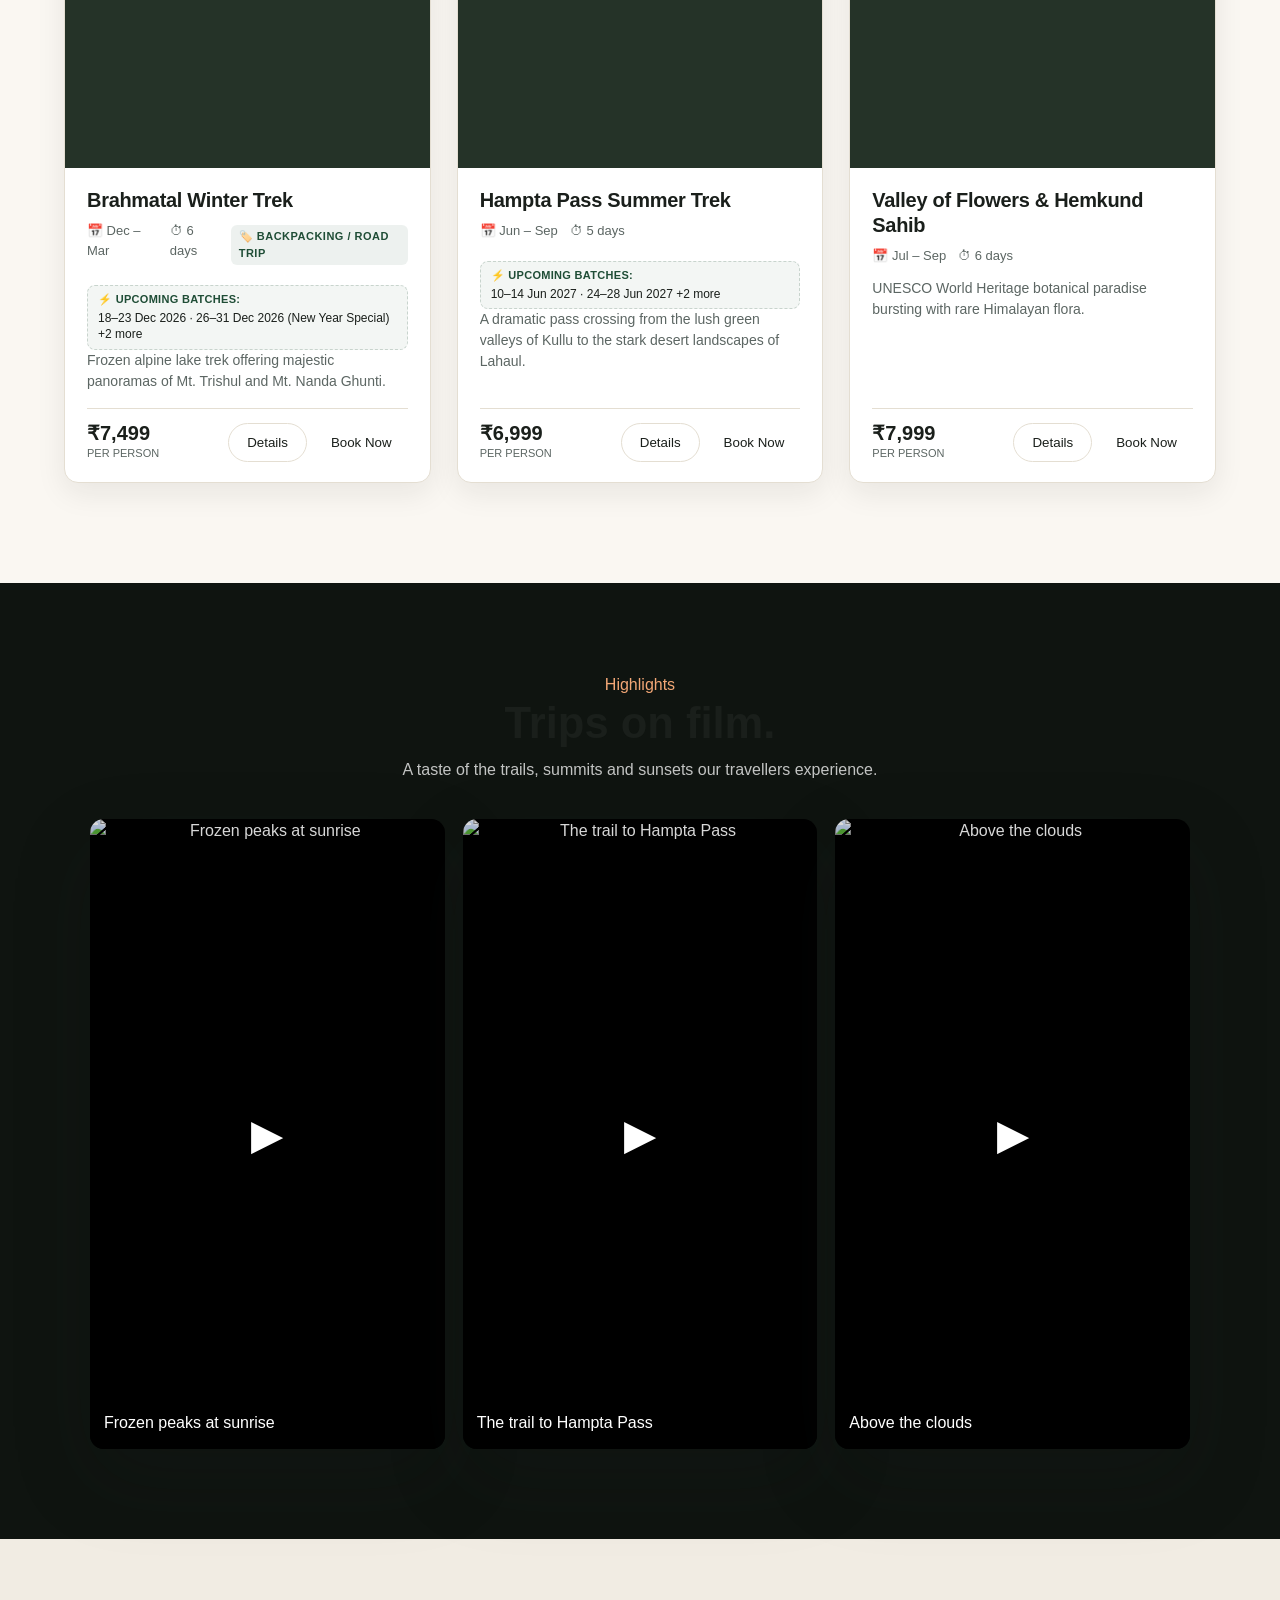
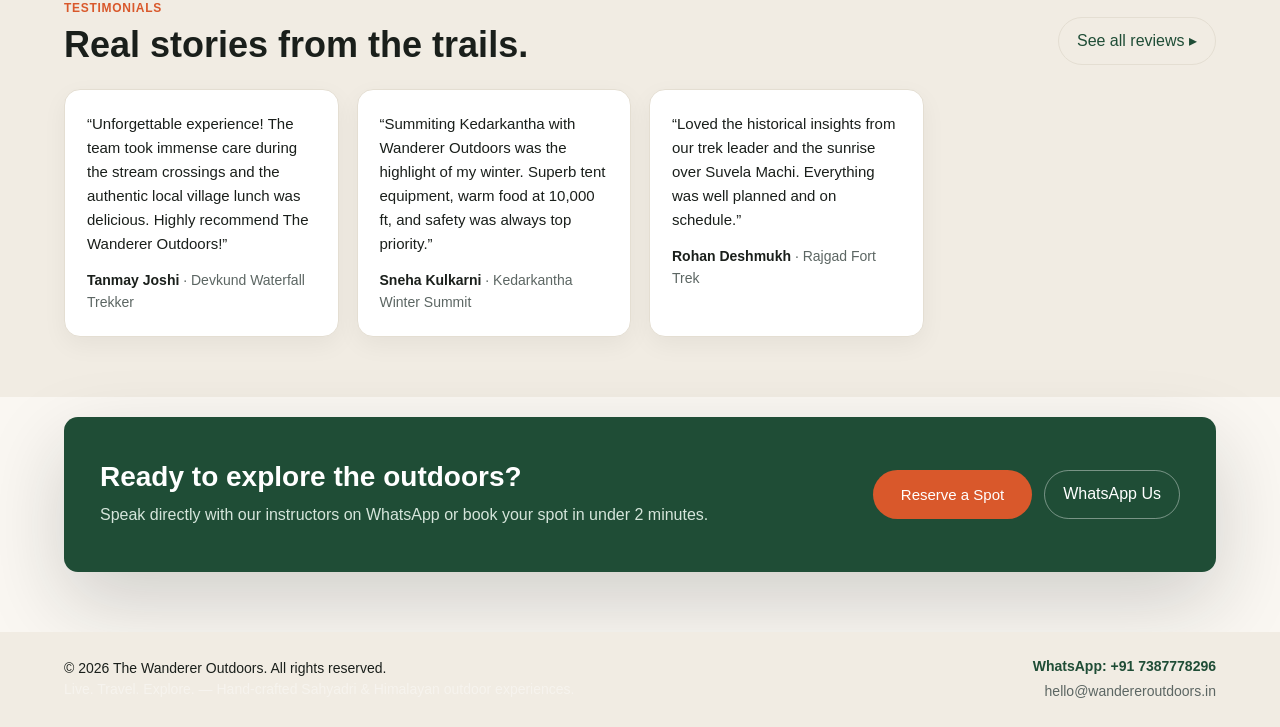
==== commit 9717f19a: "Add editable subsections in Winter Camps, multiple batches support across all adventures, and dynami" ====
--- a/index.html
+++ b/index.html
@@ -127,8 +127,9 @@
             <input id="bkPhone" name="phone" type="tel" placeholder="10-digit mobile number" autocomplete="tel" />
             <div class="err"></div>
           </div>
-          <div class="field" data-field="date">
-            <label for="bkDate">Preferred date<span class="req">*</span></label>
+          <div class="field" data-field="date" id="bookingDateFieldWrap">
+            <label for="bkDate" id="bkDateLabel">Preferred date<span class="req">*</span></label>
+            <select id="bkBatch" name="batch" style="display:none;margin-bottom:6px;"></select>
             <input id="bkDate" name="date" type="date" />
             <div class="err"></div>
           </div>
--- a/styles.css
+++ b/styles.css
@@ -1480,3 +1480,155 @@
   .section-block, .grid2, .card { min-width:0; }
   .admin-bar-inner { max-height:42dvh; overflow:auto; padding-bottom:calc(12px + env(safe-area-inset-bottom)); }
 }
+
+/* ============================================================
+   Mobile Responsive Polish for Booking Success Card & Actions
+   (Preserves 100% of original texts, markup, status & structure)
+   ============================================================ */
+@media (max-width: 600px) {
+  .success-card {
+    padding: 24px 8px;
+  }
+  .success-summary {
+    padding: 14px 16px;
+    margin: 0 auto 18px;
+    border-radius: 12px;
+    width: 100%;
+    box-sizing: border-box;
+  }
+  .success-summary div {
+    display: flex;
+    justify-content: space-between;
+    align-items: baseline;
+    gap: 12px;
+    padding: 9px 0;
+    font-size: 14px;
+    border-bottom: 1px solid rgba(0,0,0,.06);
+  }
+  .success-summary div span:first-child {
+    font-size: 13px;
+    color: var(--muted);
+    flex-shrink: 0;
+  }
+  .success-summary div span:last-child {
+    font-weight: 600;
+    text-align: right;
+    overflow-wrap: anywhere;
+    word-break: break-word;
+    font-size: 14px;
+  }
+  .success-actions {
+    display: flex;
+    flex-direction: column;
+    width: 100%;
+    gap: 10px;
+    align-items: stretch;
+    box-sizing: border-box;
+  }
+  .success-actions .wa-btn {
+    width: 100%;
+    box-sizing: border-box;
+    justify-content: center;
+    text-align: center;
+    padding: 14px 18px;
+    font-size: 14.5px;
+    border-radius: 999px;
+  }
+  .success-actions .btn-ghost,
+  .success-actions .btn-primary {
+    width: 100%;
+    box-sizing: border-box;
+    justify-content: center;
+    text-align: center;
+    display: flex;
+    align-items: center;
+    padding: 13px 18px;
+    border-radius: 999px;
+    font-size: 14px;
+  }
+}
+
+/* ===============================================================
+   Subsections Tabs & Batches Styling
+   =============================================================== */
+.category-subsections-bar {
+  display: flex;
+  gap: 8px;
+  overflow-x: auto;
+  padding: 8px 0 16px;
+  margin-bottom: 12px;
+  -webkit-overflow-scrolling: touch;
+  scrollbar-width: thin;
+}
+.category-subsections-bar::-webkit-scrollbar {
+  height: 4px;
+}
+.category-subsections-bar::-webkit-scrollbar-thumb {
+  background: var(--line);
+  border-radius: 4px;
+}
+.subsec-tab-btn {
+  display: inline-flex;
+  align-items: center;
+  gap: 6px;
+  padding: 9px 16px;
+  border-radius: 999px;
+  border: 1px solid var(--line);
+  background: var(--bg-soft, #f7f5f0);
+  color: var(--body, #2b332d);
+  font: 600 13px/1 inherit;
+  cursor: pointer;
+  white-space: nowrap;
+  transition: all .2s ease;
+  user-select: none;
+}
+.subsec-tab-btn:hover {
+  border-color: var(--forest, #1F4D36);
+  background: #fff;
+}
+.subsec-tab-btn.active {
+  background: var(--forest, #1F4D36) !important;
+  color: #fff !important;
+  border-color: var(--forest, #1F4D36) !important;
+  box-shadow: 0 2px 8px rgba(31, 77, 54, 0.25);
+}
+.trip-subsec-badge {
+  display: inline-block;
+  padding: 3px 8px;
+  font-size: 11px;
+  font-weight: 700;
+  text-transform: uppercase;
+  letter-spacing: .5px;
+  color: var(--forest, #1F4D36);
+  background: rgba(31, 77, 54, .08);
+  border-radius: 6px;
+  margin-top: 4px;
+}
+.trip-card-batches {
+  margin-top: 8px;
+  padding: 6px 10px;
+  background: rgba(31, 77, 54, .05);
+  border-radius: 8px;
+  border: 1px dashed rgba(31, 77, 54, .2);
+  font-size: 12px;
+  line-height: 1.4;
+  color: var(--text, #1A1F1B);
+}
+.trip-card-batches small {
+  display: block;
+  font-weight: 700;
+  color: var(--forest, #1F4D36);
+  font-size: 11px;
+  text-transform: uppercase;
+  letter-spacing: .3px;
+  margin-bottom: 2px;
+}
+.batch-row {
+  transition: transform .15s ease, box-shadow .15s ease;
+}
+.batch-row:hover {
+  transform: translateY(-1px);
+  box-shadow: var(--shadow-sm, 0 2px 8px rgba(0,0,0,0.06));
+}
+
+
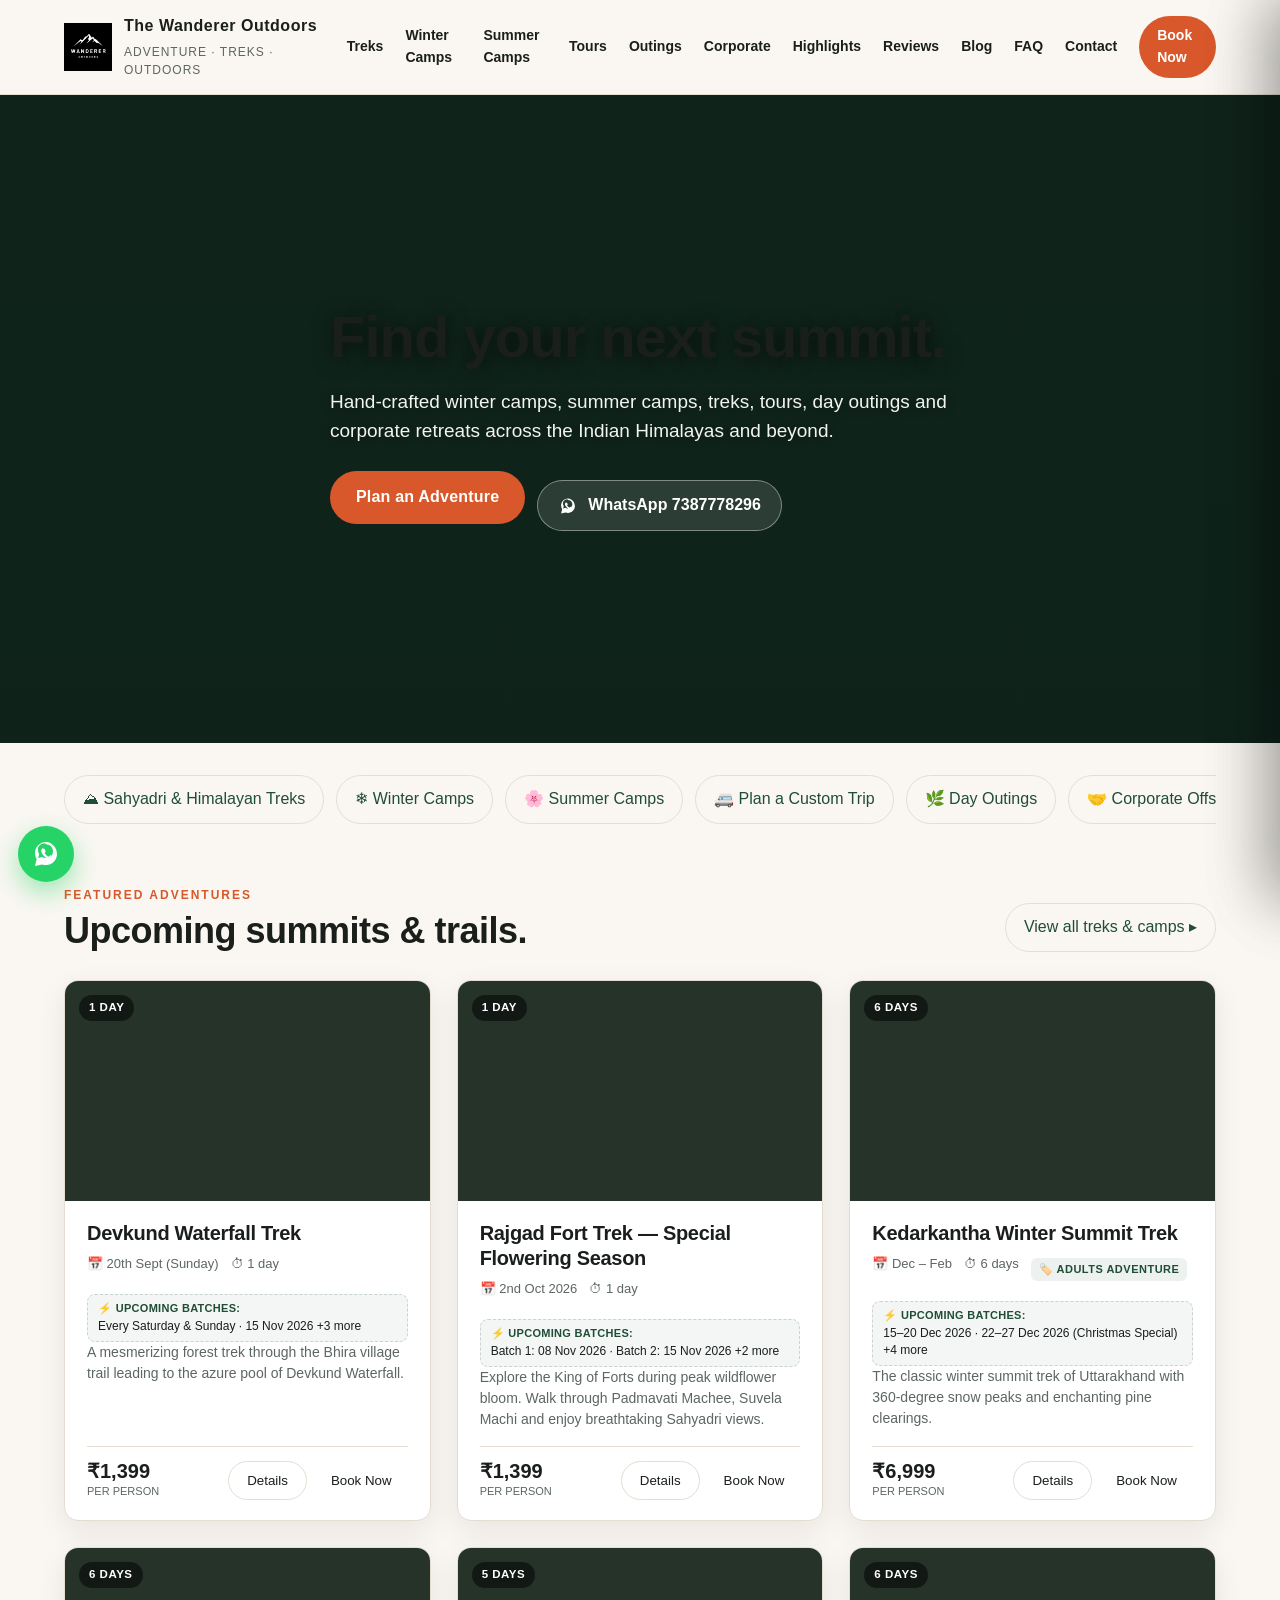
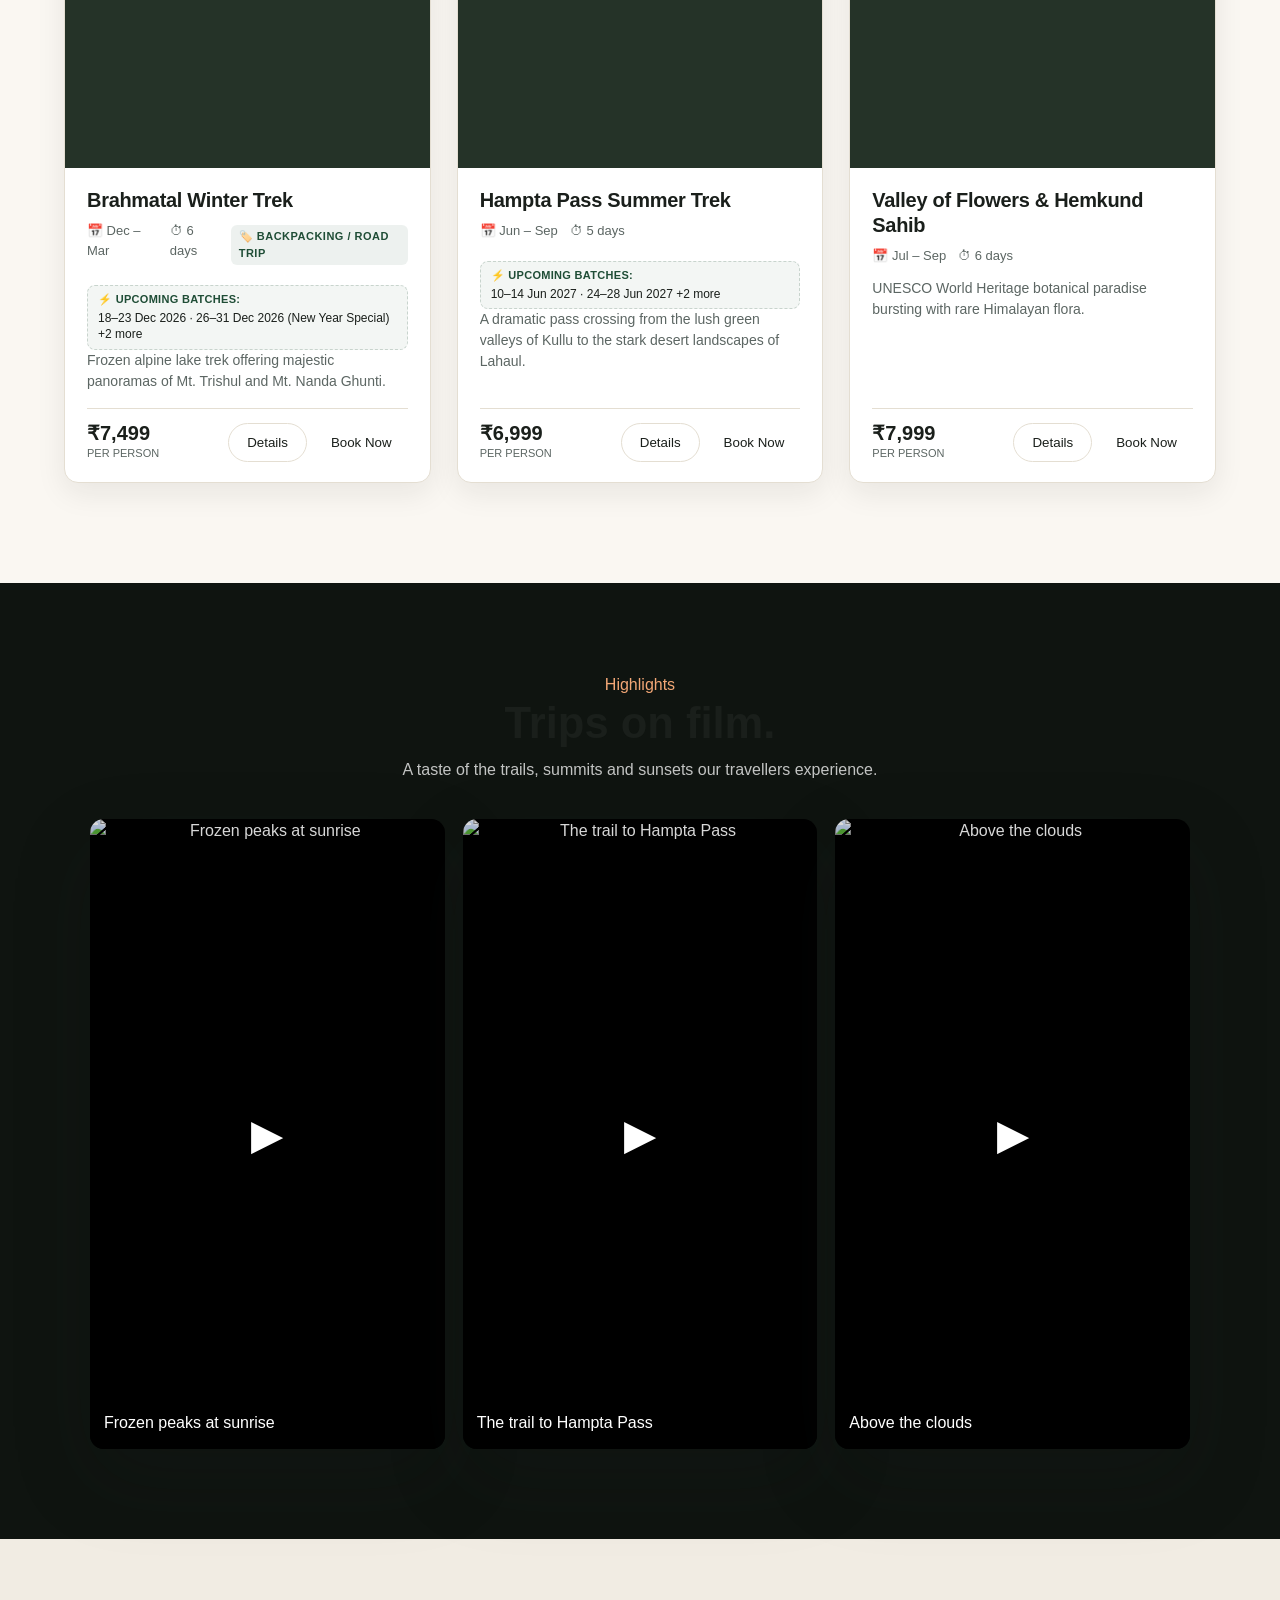
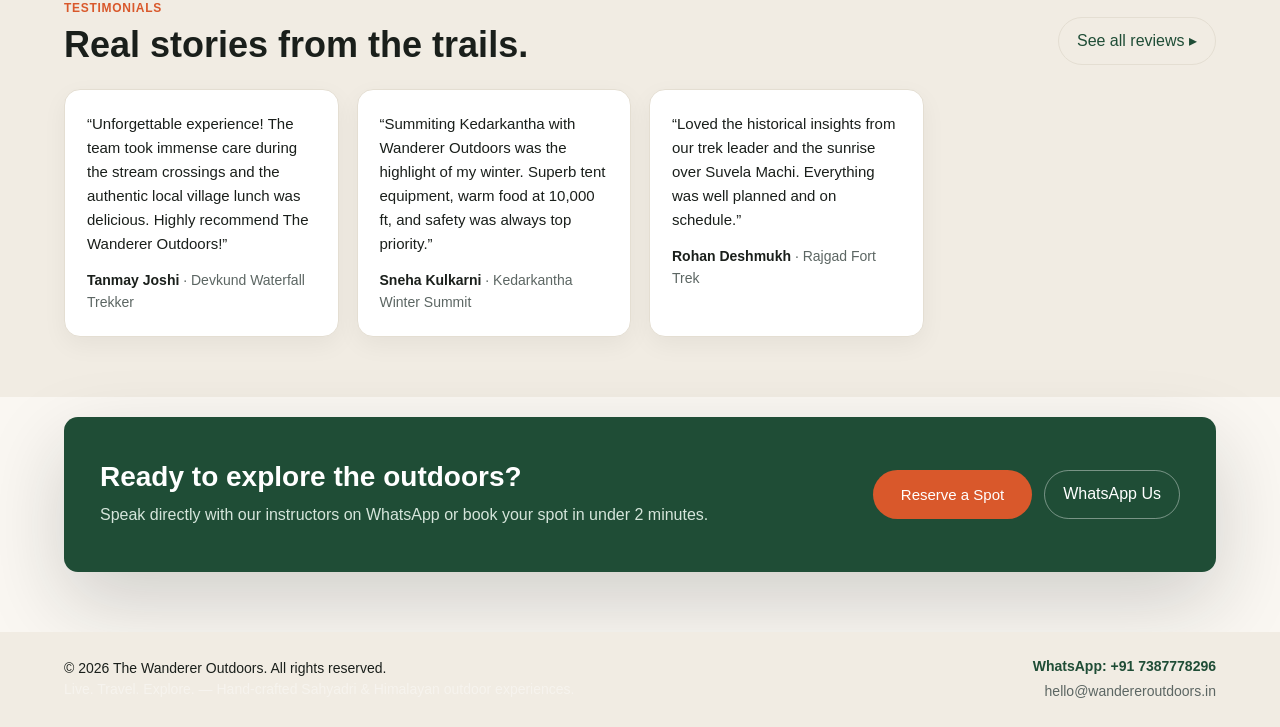
==== commit 1f975f5b: "Fix: add URL slug field in Control Room, auto-sync slug on rename, and bump cache busters" ====
--- a/index.html
+++ b/index.html
@@ -25,7 +25,7 @@
 
 <link rel="canonical" id="canonical" href="https://www.wandereroutdoors.in/" />
 <link rel="icon" href="assets/logo.png" type="image/png" />
-<link rel="stylesheet" href="styles.css" />
+<link rel="stylesheet" href="styles.css?v=20261029_v4" />
 
 <!-- Keep canonical / og:url in sync with the current SPA route -->
 <script>
@@ -96,7 +96,7 @@
 </main>
 
 <!-- ===== Hidden template / master booking form ===== -->
-<div id="bookingFormMaster" style="display:none;">
+<template id="bookingFormMaster">
   <section class="booking" id="booking">
     <div class="wrap">
       <div class="booking-head">
@@ -212,7 +212,7 @@
       </div>
     </div>
   </section>
-</div>
+</template>
 
 <!-- ===== Printable Branded Receipt Modal ===== -->
 <div id="receiptModal" class="receipt-modal-scrim" aria-hidden="true">
@@ -368,7 +368,7 @@
 <script src="https://cdn.jsdelivr.net/npm/jspdf@2.5.1/dist/jspdf.umd.min.js"></script>
 <script src="assets/js/config.js"></script>
 <script src="assets/js/backend.js"></script>
-<script src="assets/js/defaults.js"></script>
-<script src="app.js"></script>
+<script src="assets/js/defaults.js?v=20261029_v4"></script>
+<script src="app.js?v=20261029_v4"></script>
 </body>
 </html>
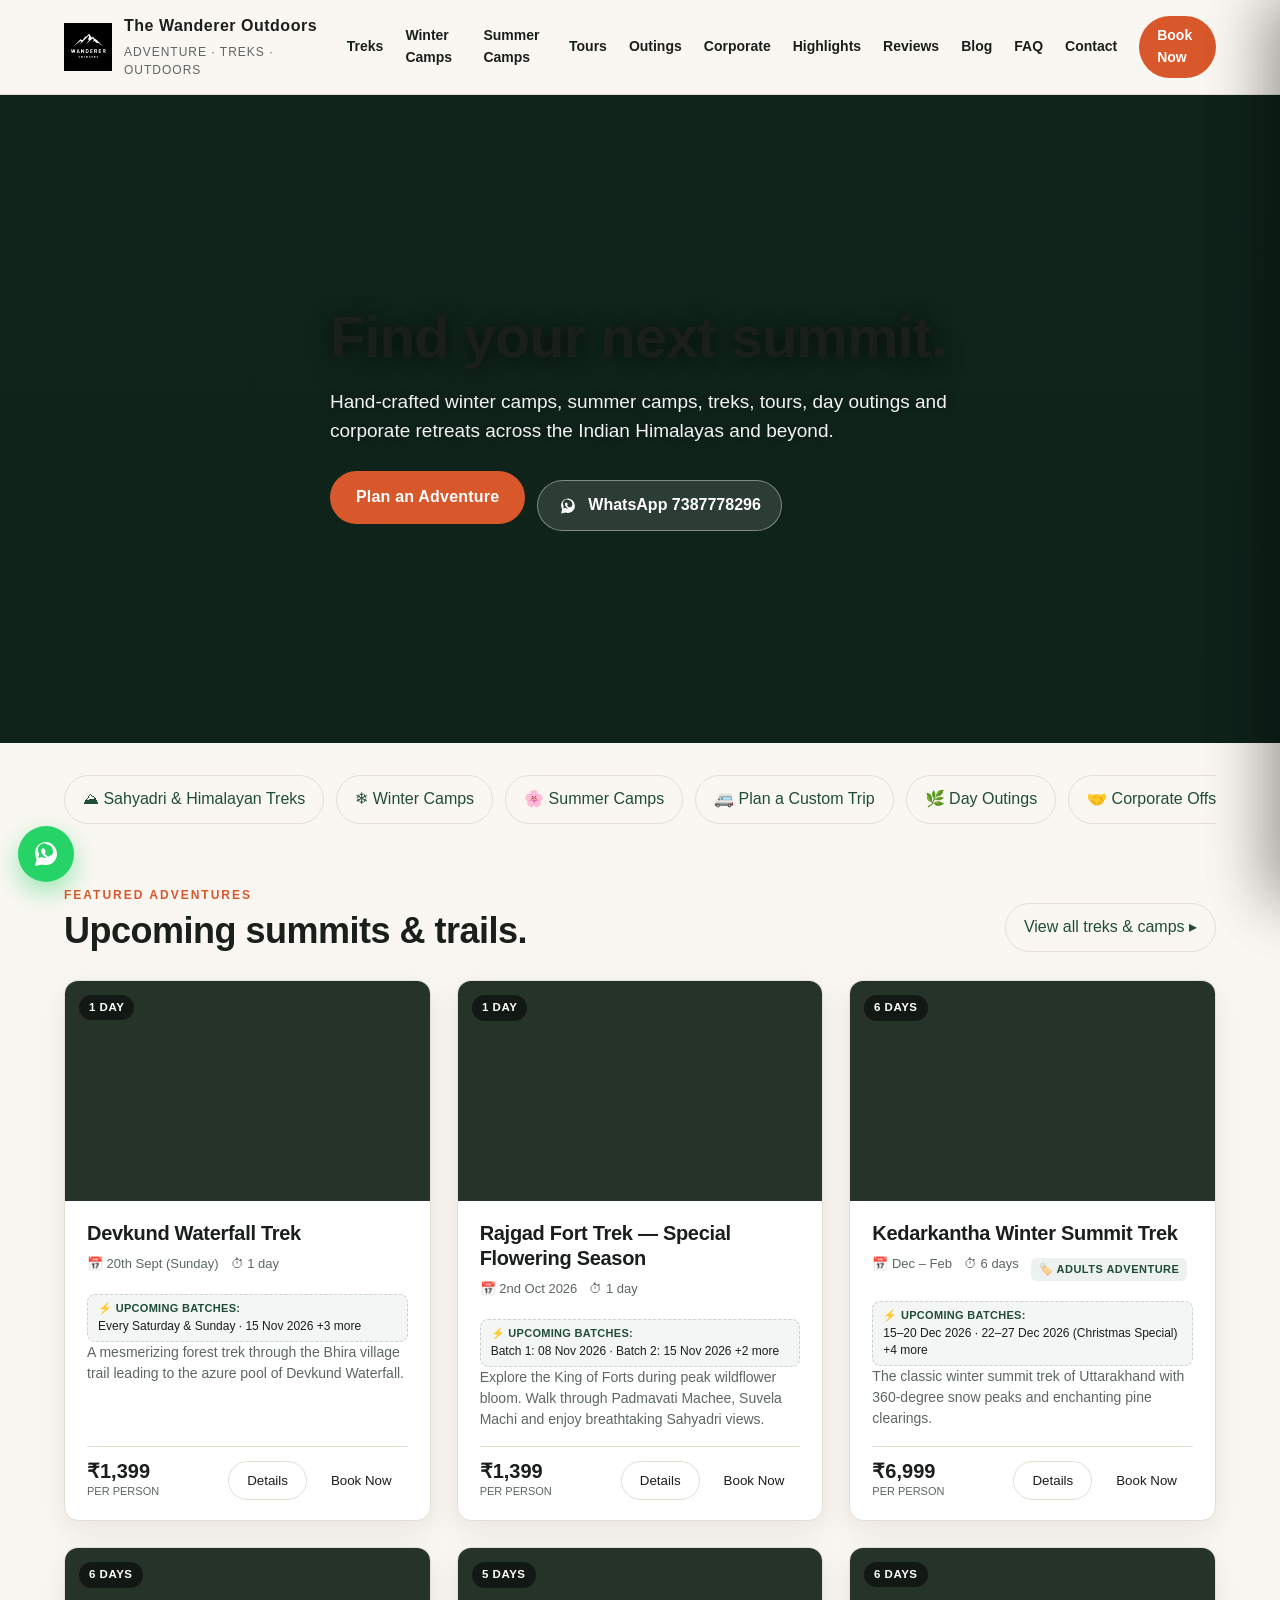
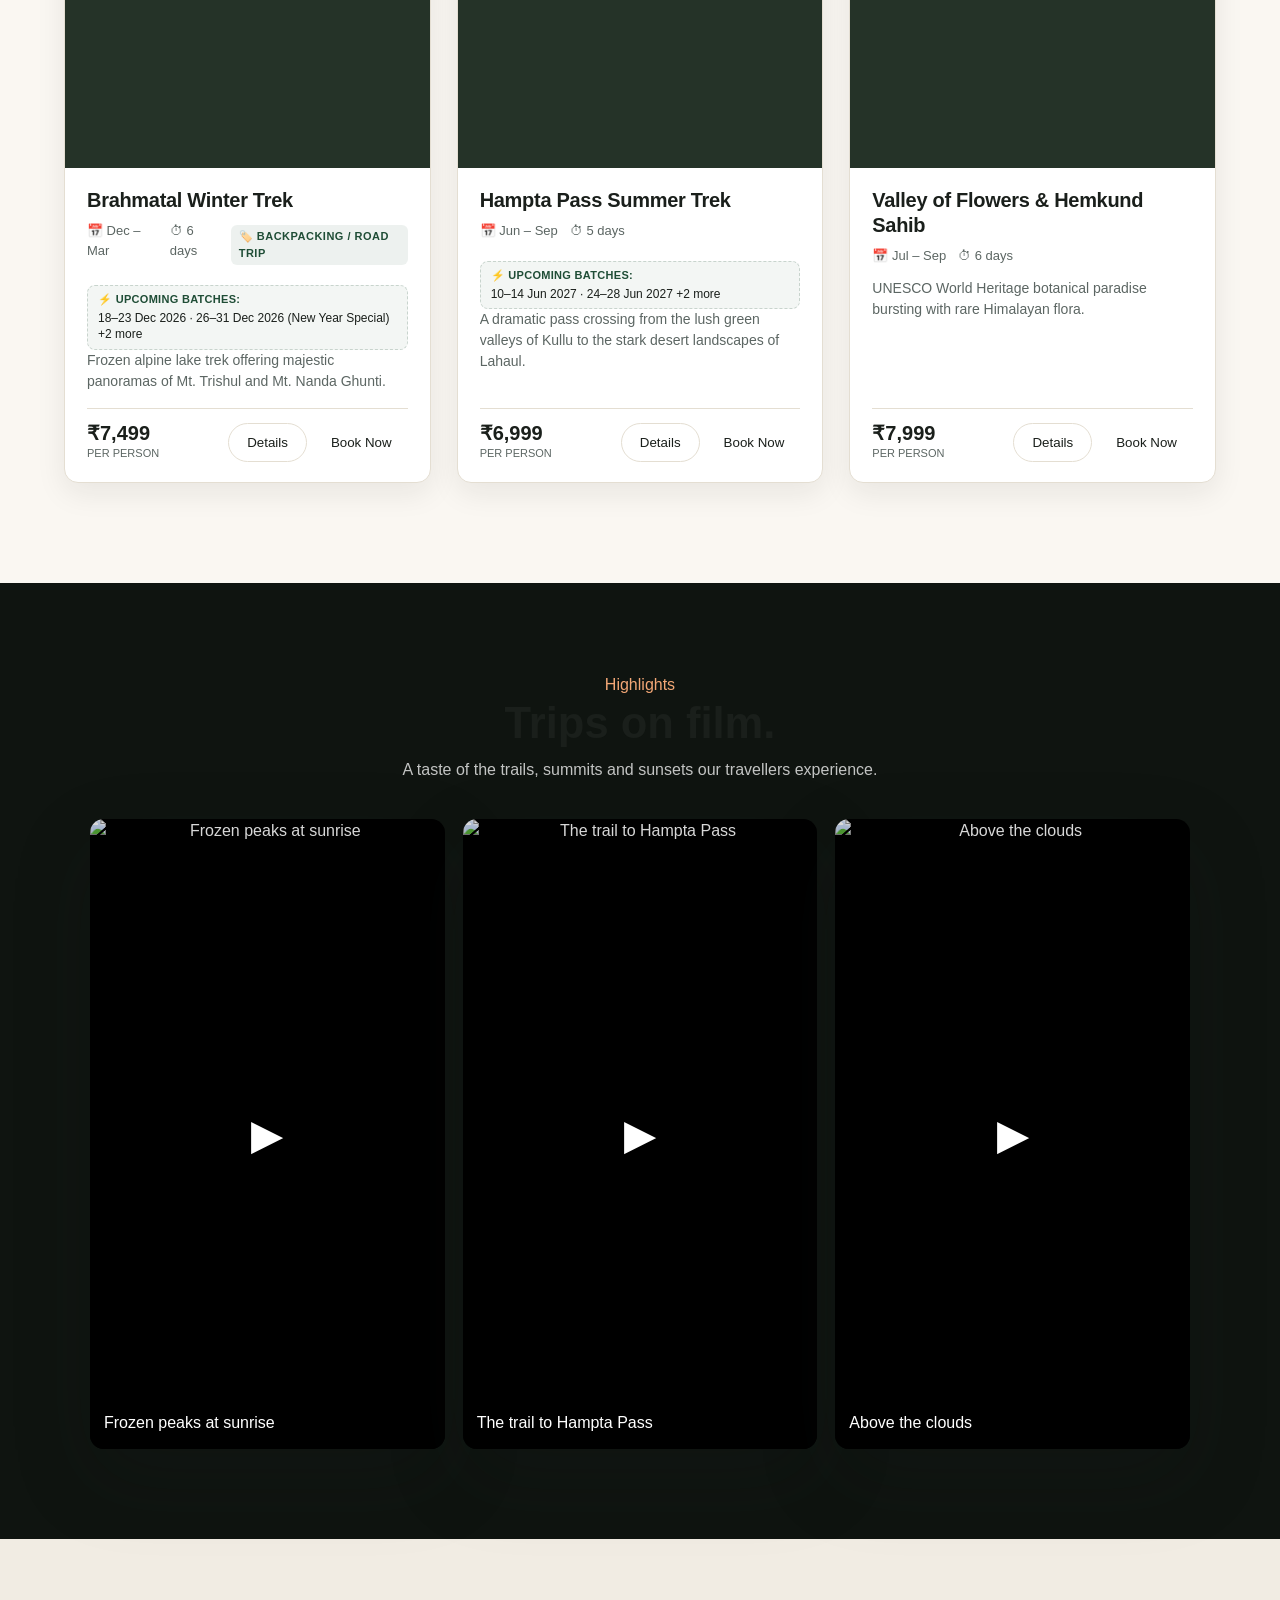
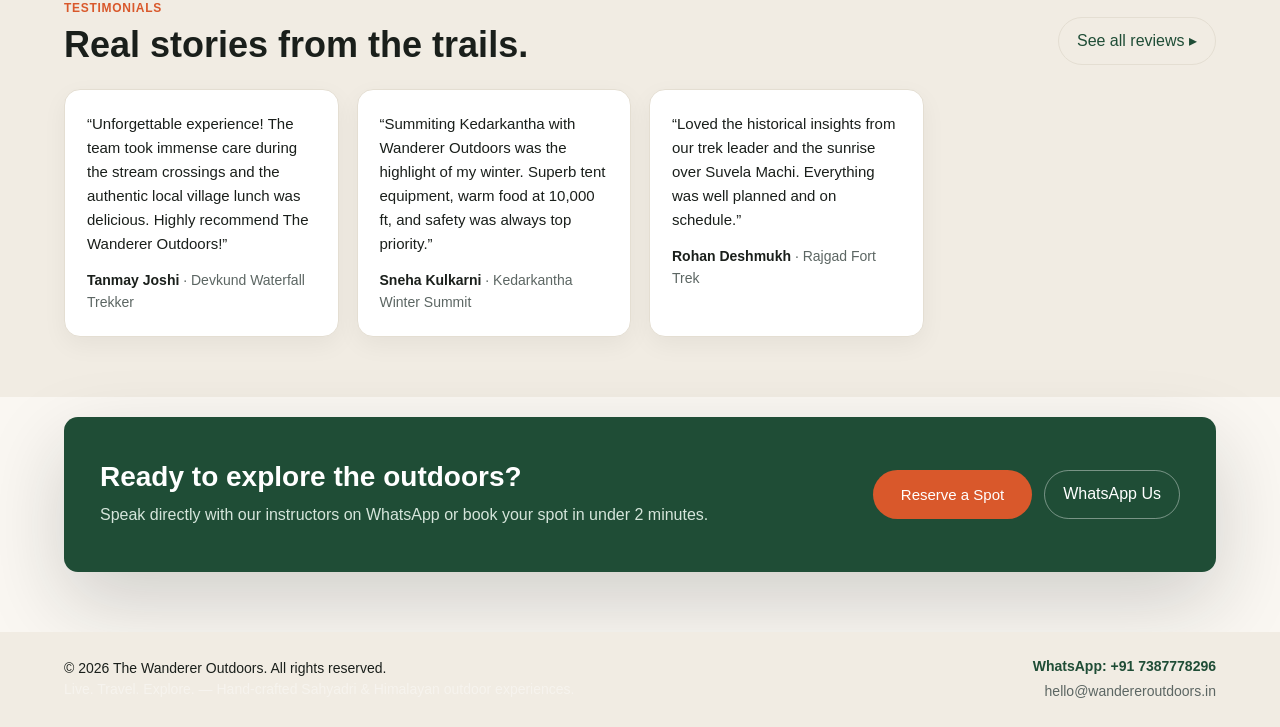
==== commit 6c8754ac: "Fix: stop default-item resurrection, remove Base-to-Base, add editable pickup & imageFit" ====
--- a/index.html
+++ b/index.html
@@ -25,7 +25,7 @@
 
 <link rel="canonical" id="canonical" href="https://www.wandereroutdoors.in/" />
 <link rel="icon" href="assets/logo.png" type="image/png" />
-<link rel="stylesheet" href="styles.css?v=20261029_v4" />
+<link rel="stylesheet" href="styles.css?v=20261030_v5" />
 
 <!-- Keep canonical / og:url in sync with the current SPA route -->
 <script>
@@ -368,7 +368,7 @@
 <script src="https://cdn.jsdelivr.net/npm/jspdf@2.5.1/dist/jspdf.umd.min.js"></script>
 <script src="assets/js/config.js"></script>
 <script src="assets/js/backend.js"></script>
-<script src="assets/js/defaults.js?v=20261029_v4"></script>
-<script src="app.js?v=20261029_v4"></script>
+<script src="assets/js/defaults.js?v=20261030_v5"></script>
+<script src="app.js?v=20261030_v5"></script>
 </body>
 </html>
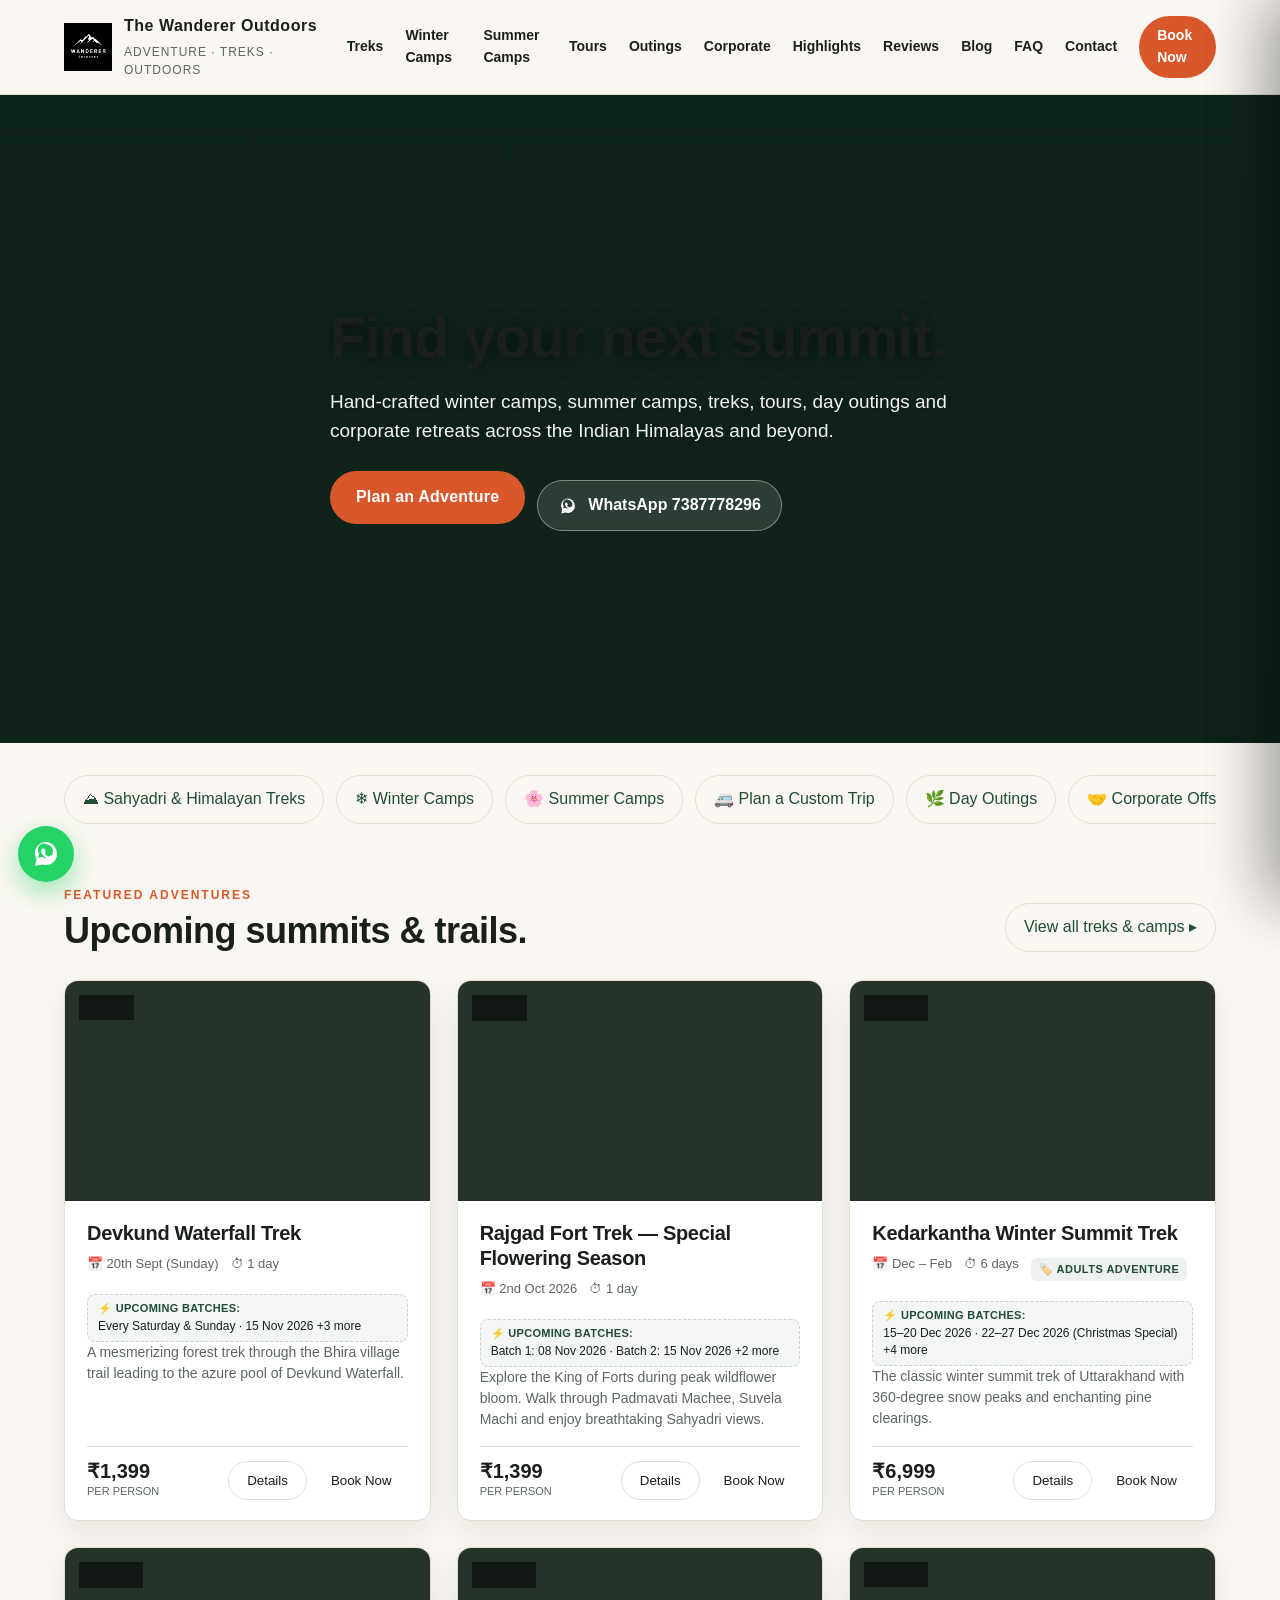
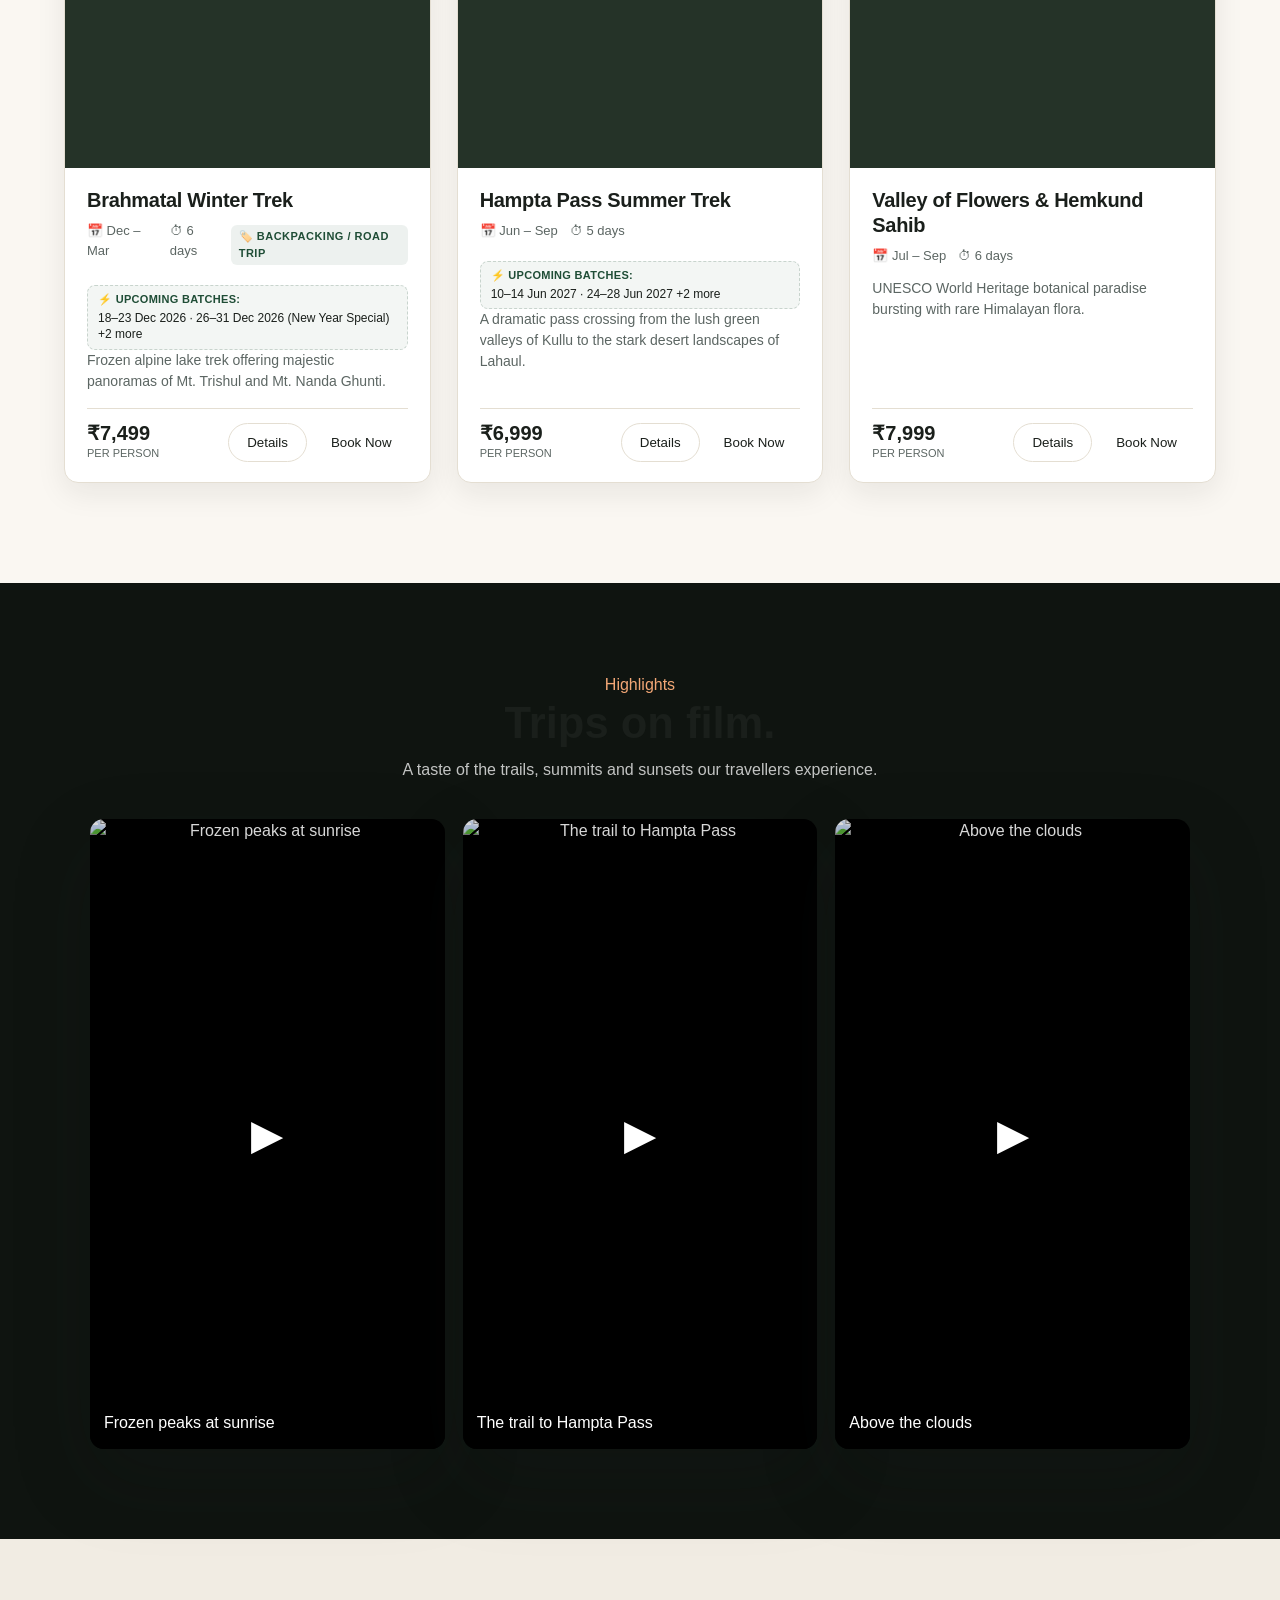
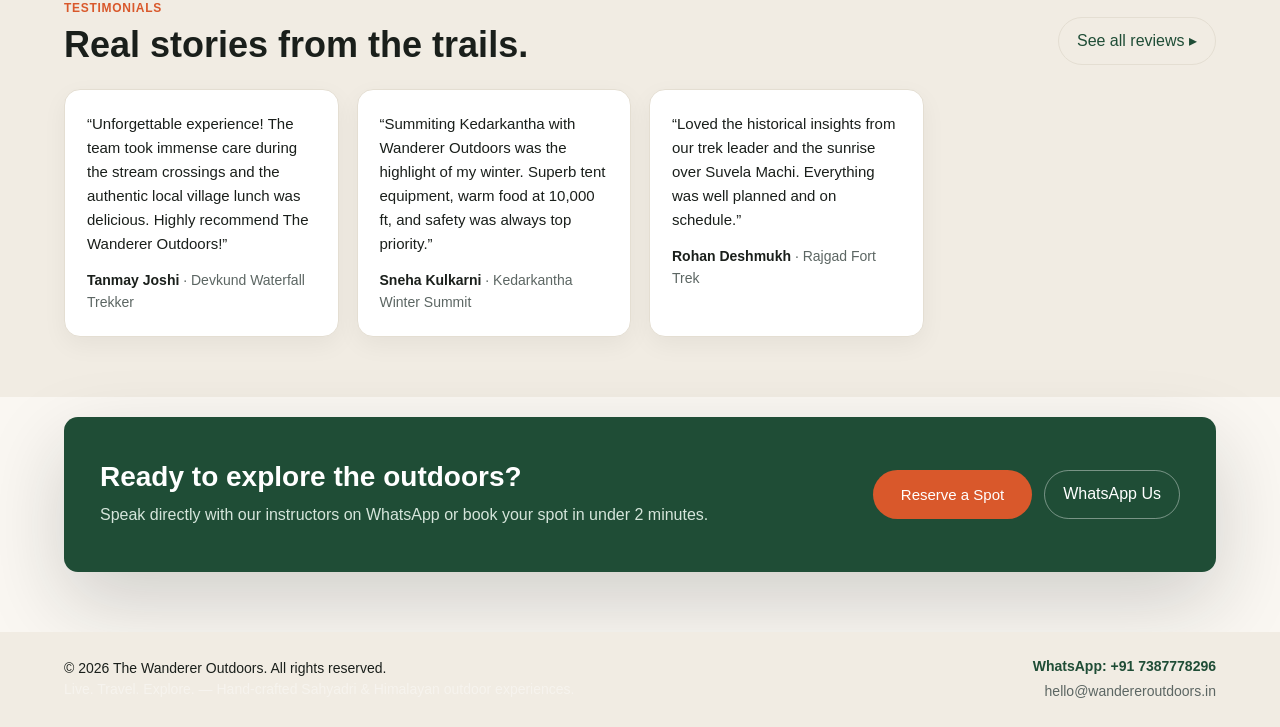
==== commit 6633dfa0: "Add interactive Image Crop modal on upload, enable contain/fit on card thumbnail and hero with light" ====
--- a/index.html
+++ b/index.html
@@ -25,7 +25,7 @@
 
 <link rel="canonical" id="canonical" href="https://www.wandereroutdoors.in/" />
 <link rel="icon" href="assets/logo.png" type="image/png" />
-<link rel="stylesheet" href="styles.css?v=20261030_v5" />
+<link rel="stylesheet" href="styles.css?v=20261030_v6" />
 
 <!-- Keep canonical / og:url in sync with the current SPA route -->
 <script>
@@ -368,7 +368,7 @@
 <script src="https://cdn.jsdelivr.net/npm/jspdf@2.5.1/dist/jspdf.umd.min.js"></script>
 <script src="assets/js/config.js"></script>
 <script src="assets/js/backend.js"></script>
-<script src="assets/js/defaults.js?v=20261030_v5"></script>
-<script src="app.js?v=20261030_v5"></script>
+<script src="assets/js/defaults.js?v=20261030_v6"></script>
+<script src="app.js?v=20261030_v6"></script>
 </body>
 </html>
--- a/styles.css
+++ b/styles.css
@@ -788,8 +788,17 @@
 .trip-card-media {
   position: relative;
   height: 220px;
-  background: #253328 center/cover no-repeat;
+  background-color: #253328;
+  background-size: cover;
+  background-position: center;
+  background-repeat: no-repeat;
   overflow: hidden;
+}
+.trip-card-media.fit-contain {
+  background-size: contain !important;
+  background-color: #0c140f !important;
+  background-position: center !important;
+  background-repeat: no-repeat !important;
 }
 .trip-card-media .trip-badge {
   position: absolute;
@@ -874,12 +883,21 @@
   border-radius: var(--radius);
   overflow: hidden;
   margin: 14px 0 28px;
-  background: #1a2a20 center/cover no-repeat;
+  background-color: #1a2a20;
+  background-size: cover;
+  background-position: center;
+  background-repeat: no-repeat;
   display: flex;
   align-items: flex-end;
   color: #fff;
   padding: 36px 32px;
   box-shadow: var(--shadow-lg);
+}
+.trip-hero.fit-contain {
+  background-size: contain !important;
+  background-color: #0c140f !important;
+  background-position: center !important;
+  background-repeat: no-repeat !important;
 }
 .trip-hero-overlay {
   position: absolute;
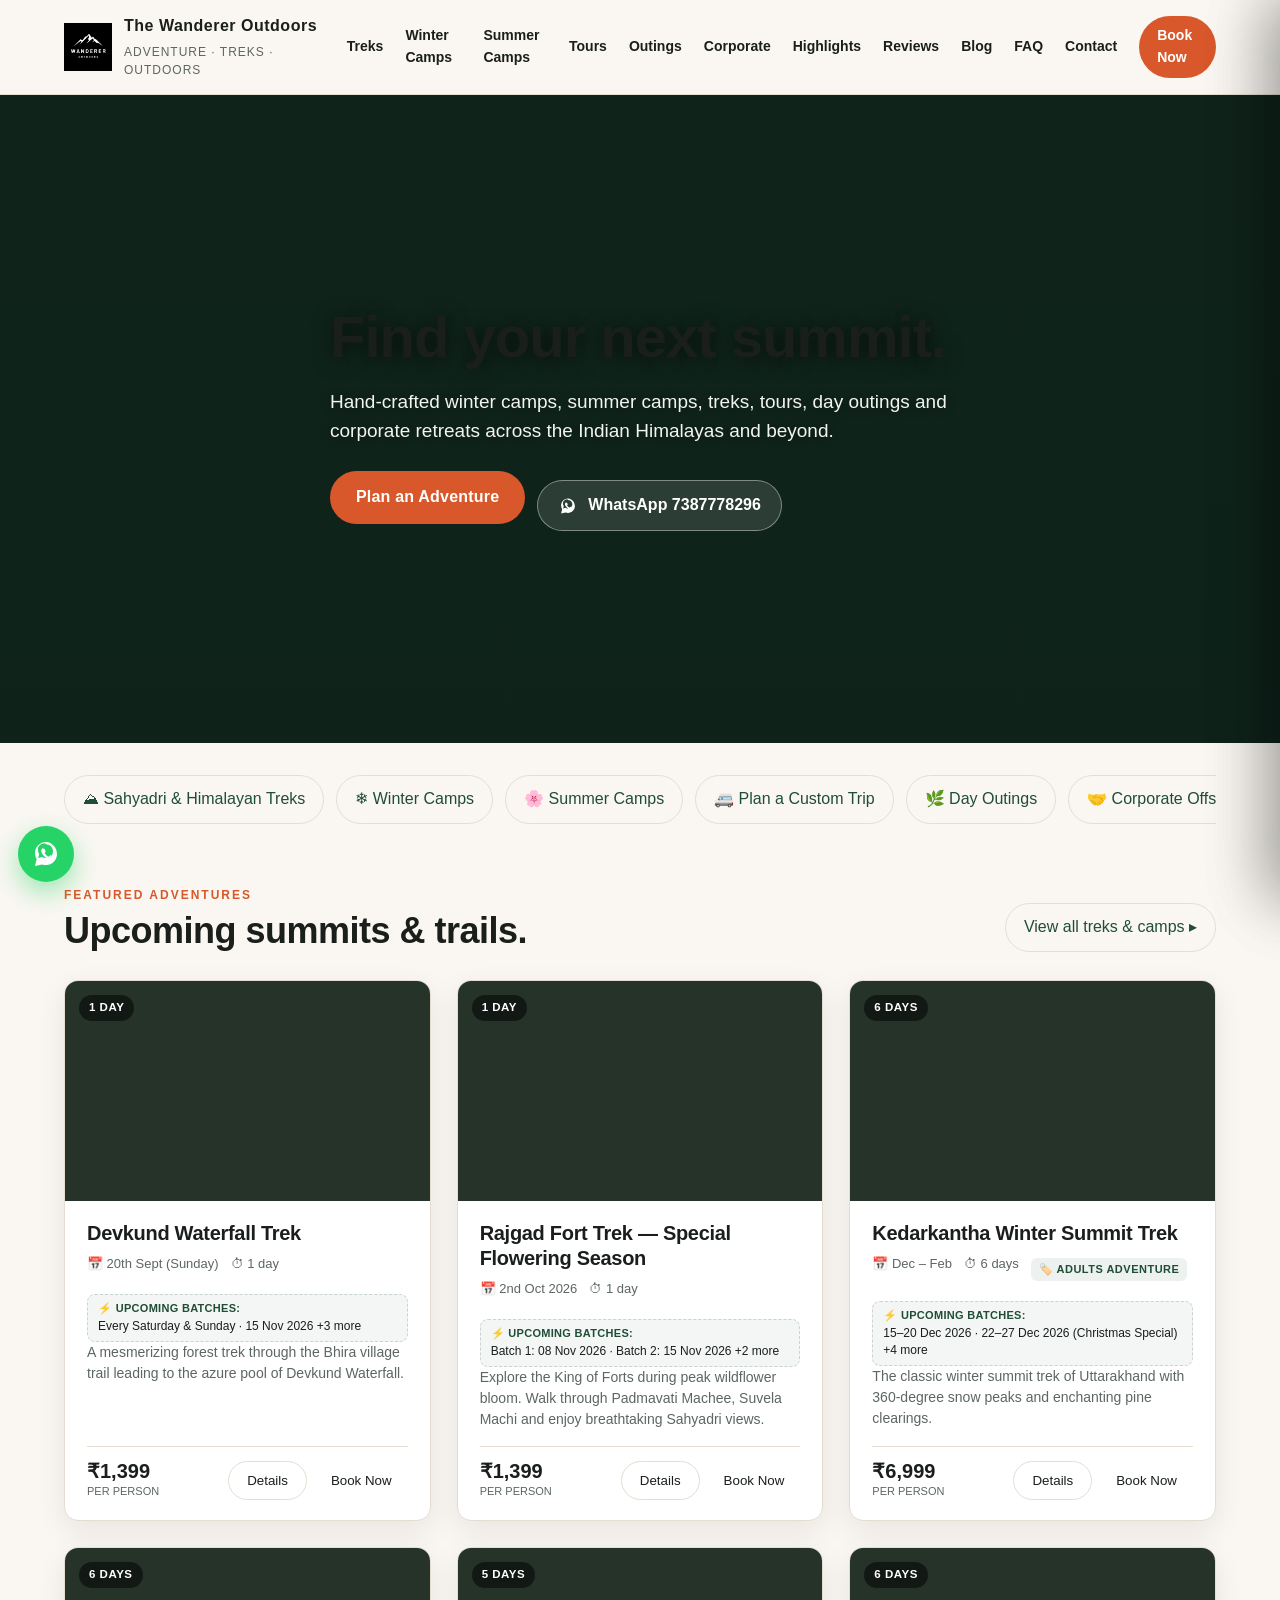
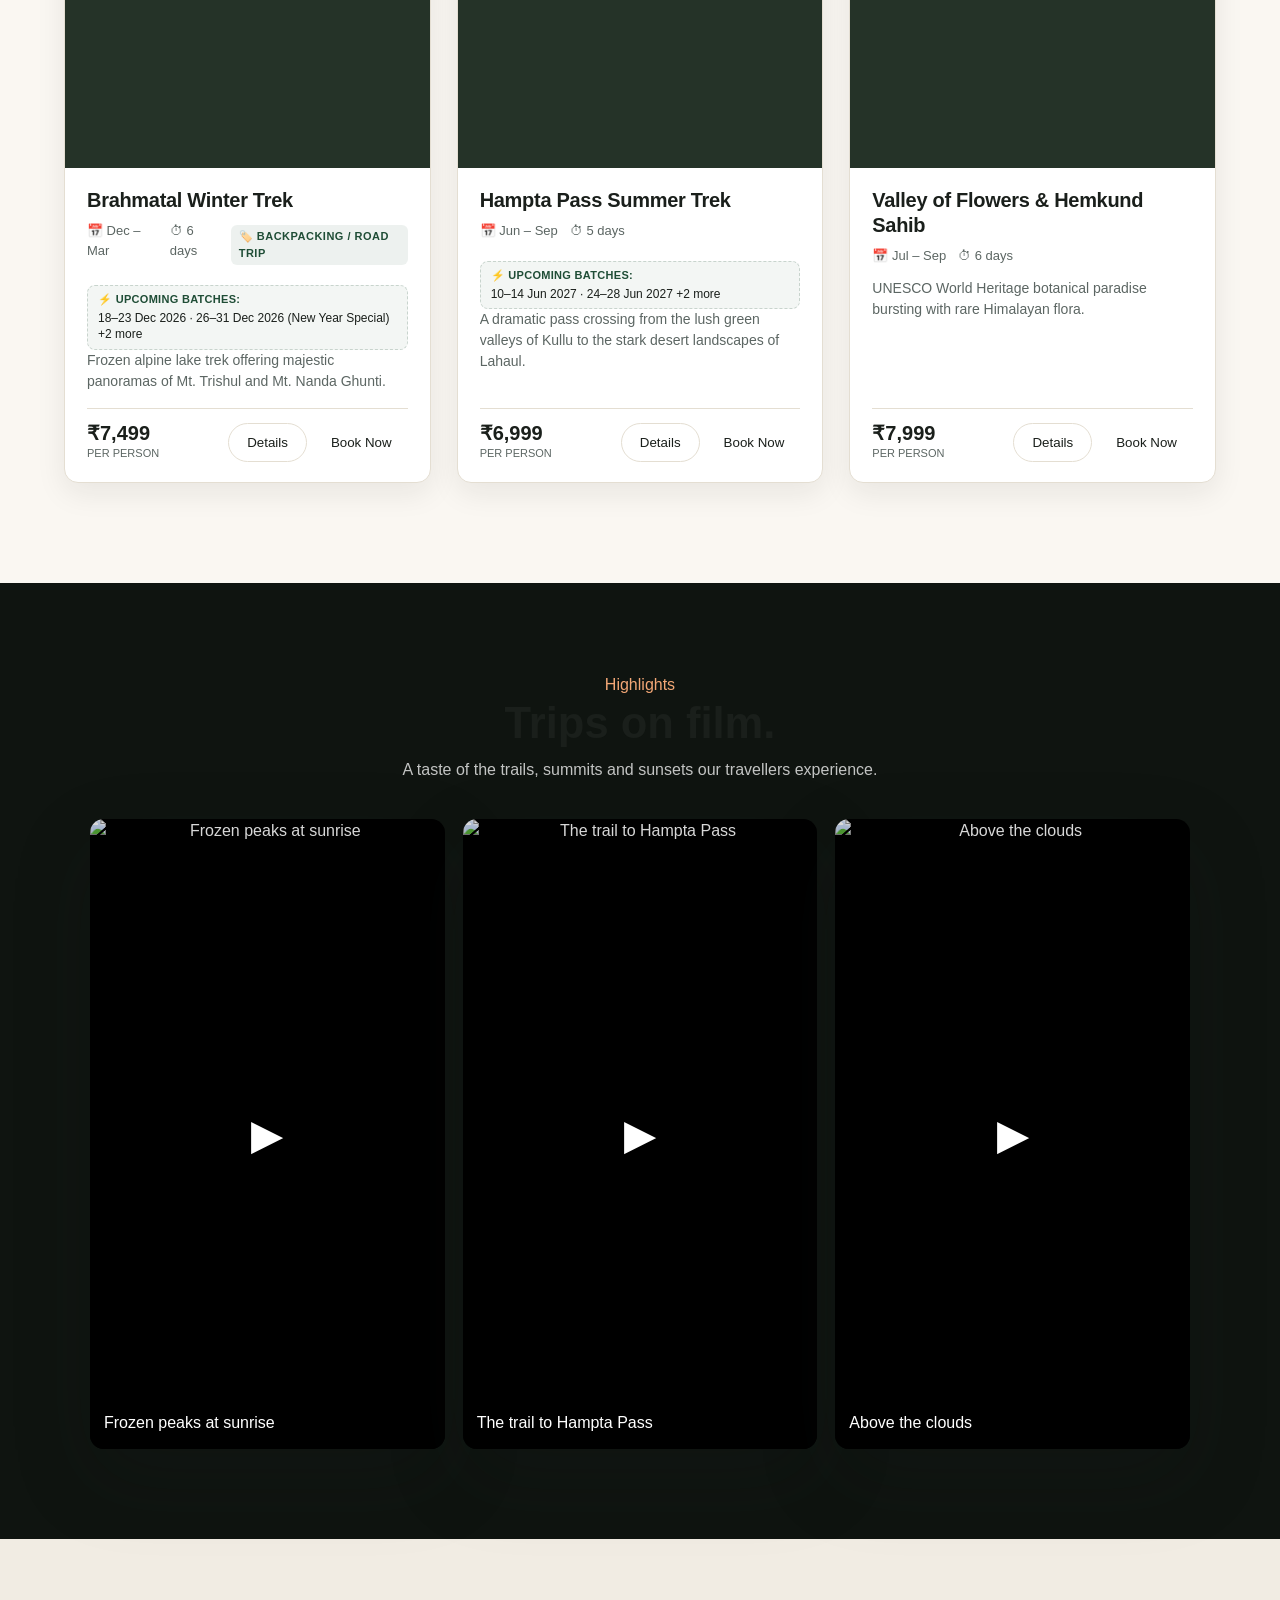
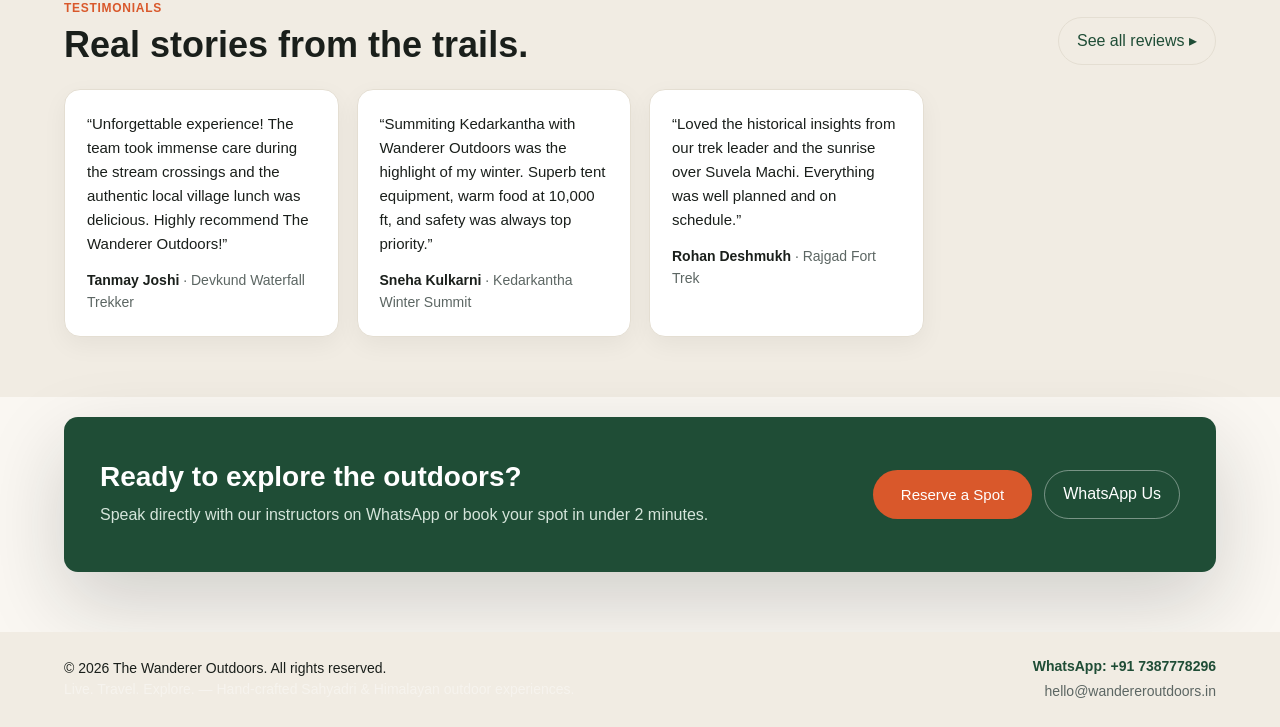
==== commit 6b71b146: "Fix: auto-resolve slug collisions so each winter camp opens its own details page" ====
--- a/index.html
+++ b/index.html
@@ -25,7 +25,7 @@
 
 <link rel="canonical" id="canonical" href="https://www.wandereroutdoors.in/" />
 <link rel="icon" href="assets/logo.png" type="image/png" />
-<link rel="stylesheet" href="styles.css?v=20261030_v6" />
+<link rel="stylesheet" href="styles.css?v=20261030_v7" />
 
 <!-- Keep canonical / og:url in sync with the current SPA route -->
 <script>
@@ -368,7 +368,7 @@
 <script src="https://cdn.jsdelivr.net/npm/jspdf@2.5.1/dist/jspdf.umd.min.js"></script>
 <script src="assets/js/config.js"></script>
 <script src="assets/js/backend.js"></script>
-<script src="assets/js/defaults.js?v=20261030_v6"></script>
-<script src="app.js?v=20261030_v6"></script>
+<script src="assets/js/defaults.js?v=20261030_v7"></script>
+<script src="app.js?v=20261030_v7"></script>
 </body>
 </html>
